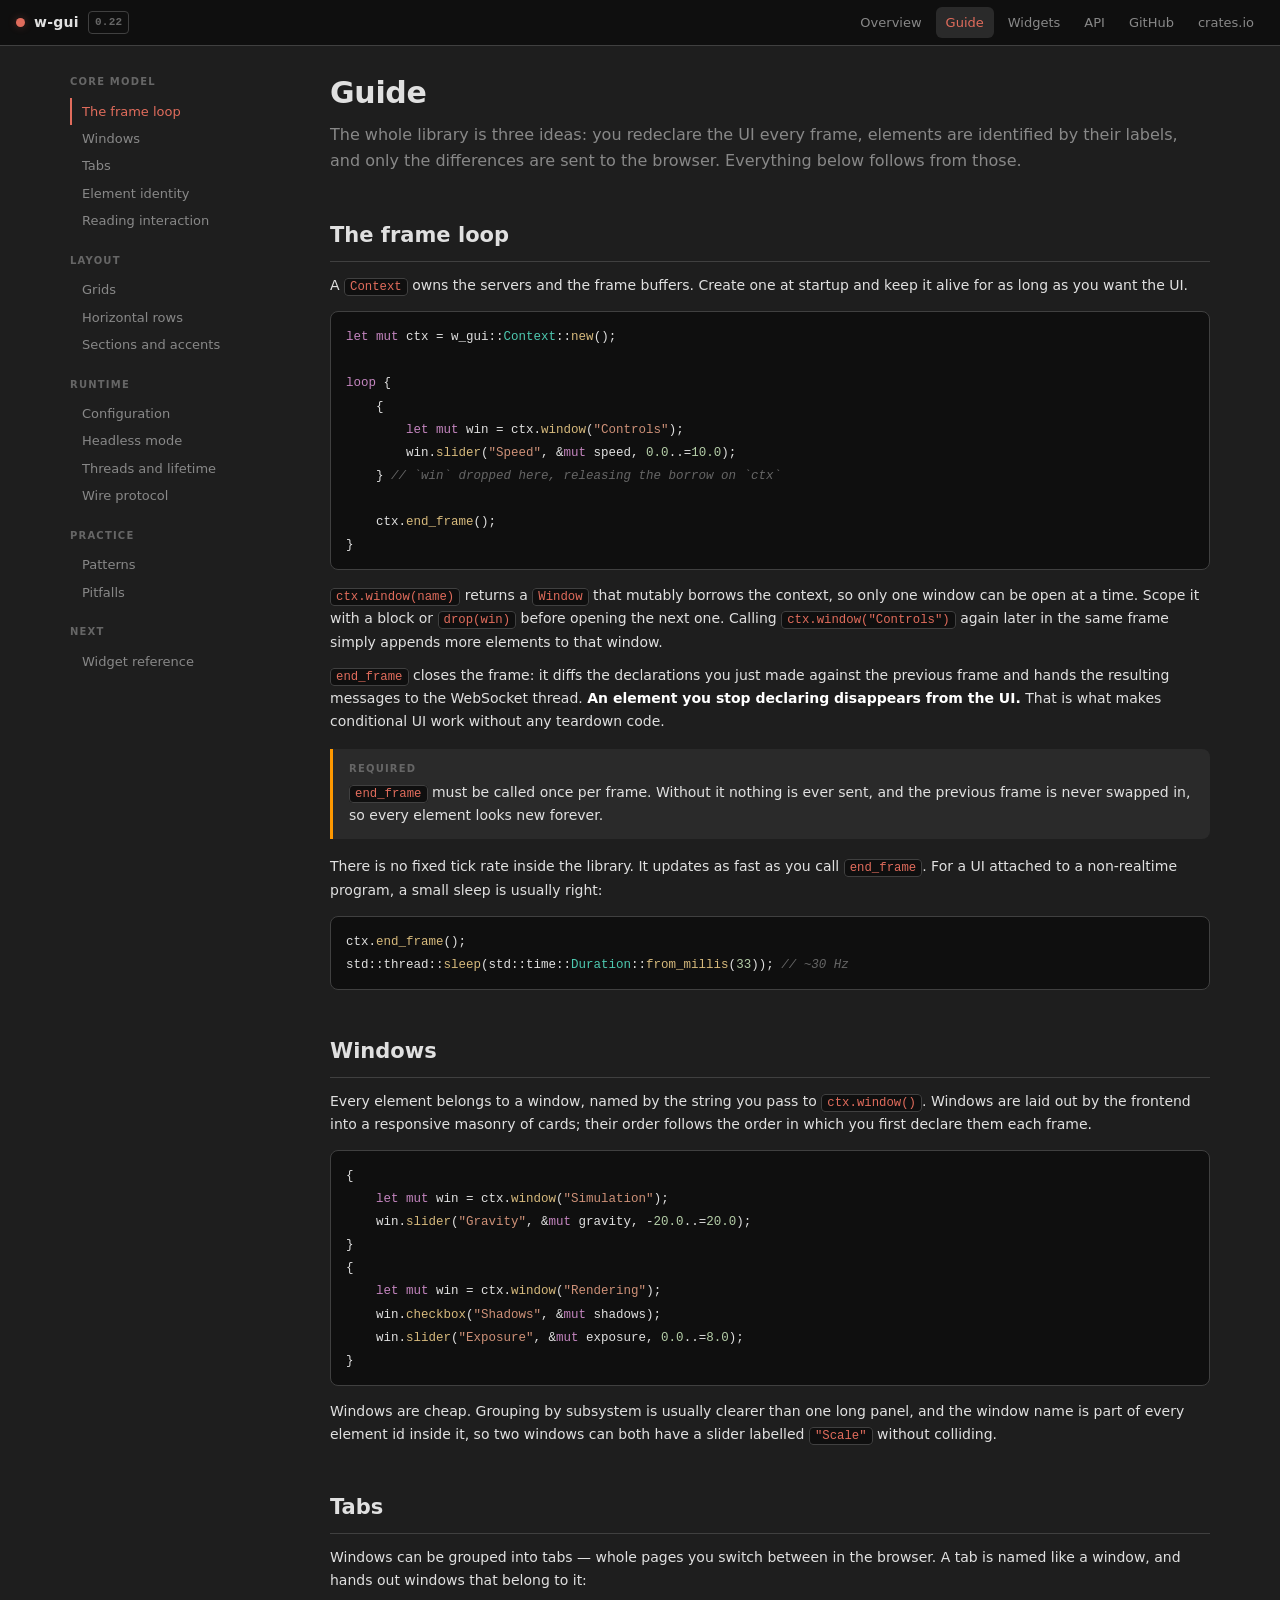
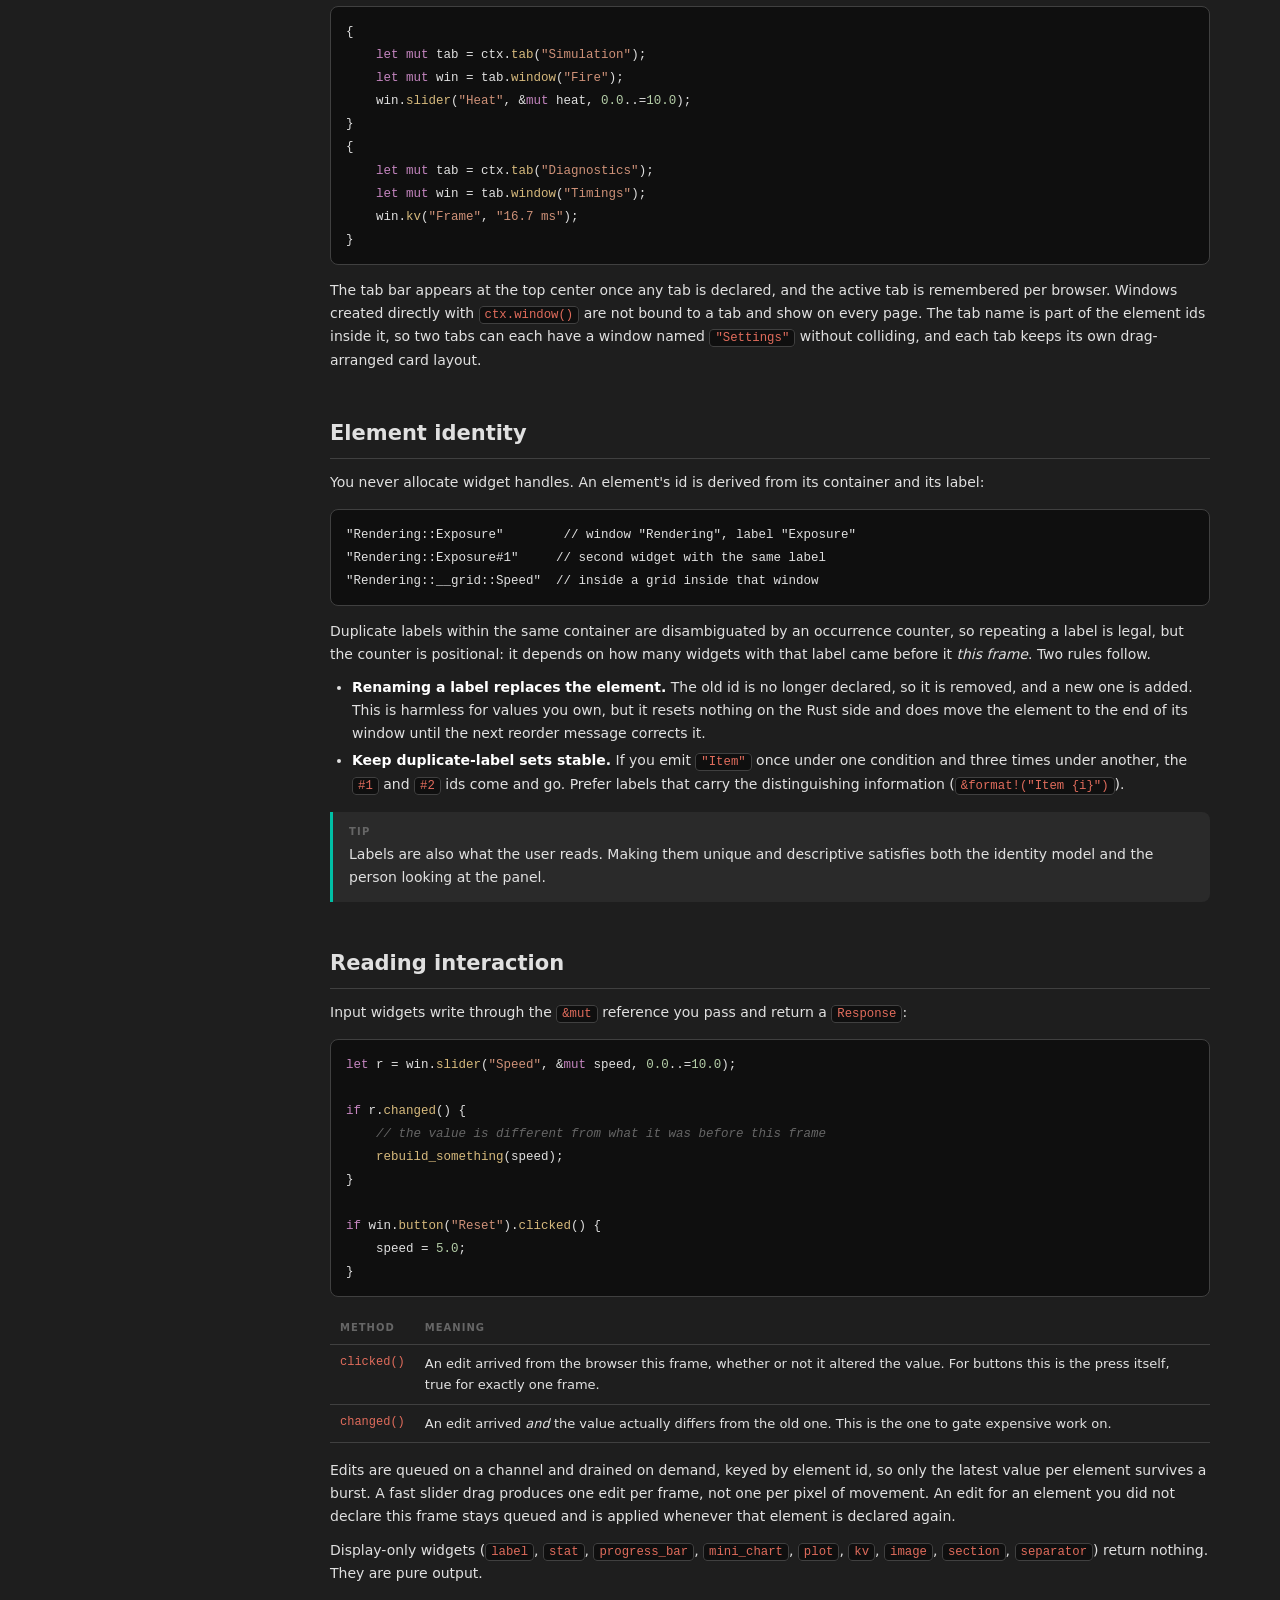
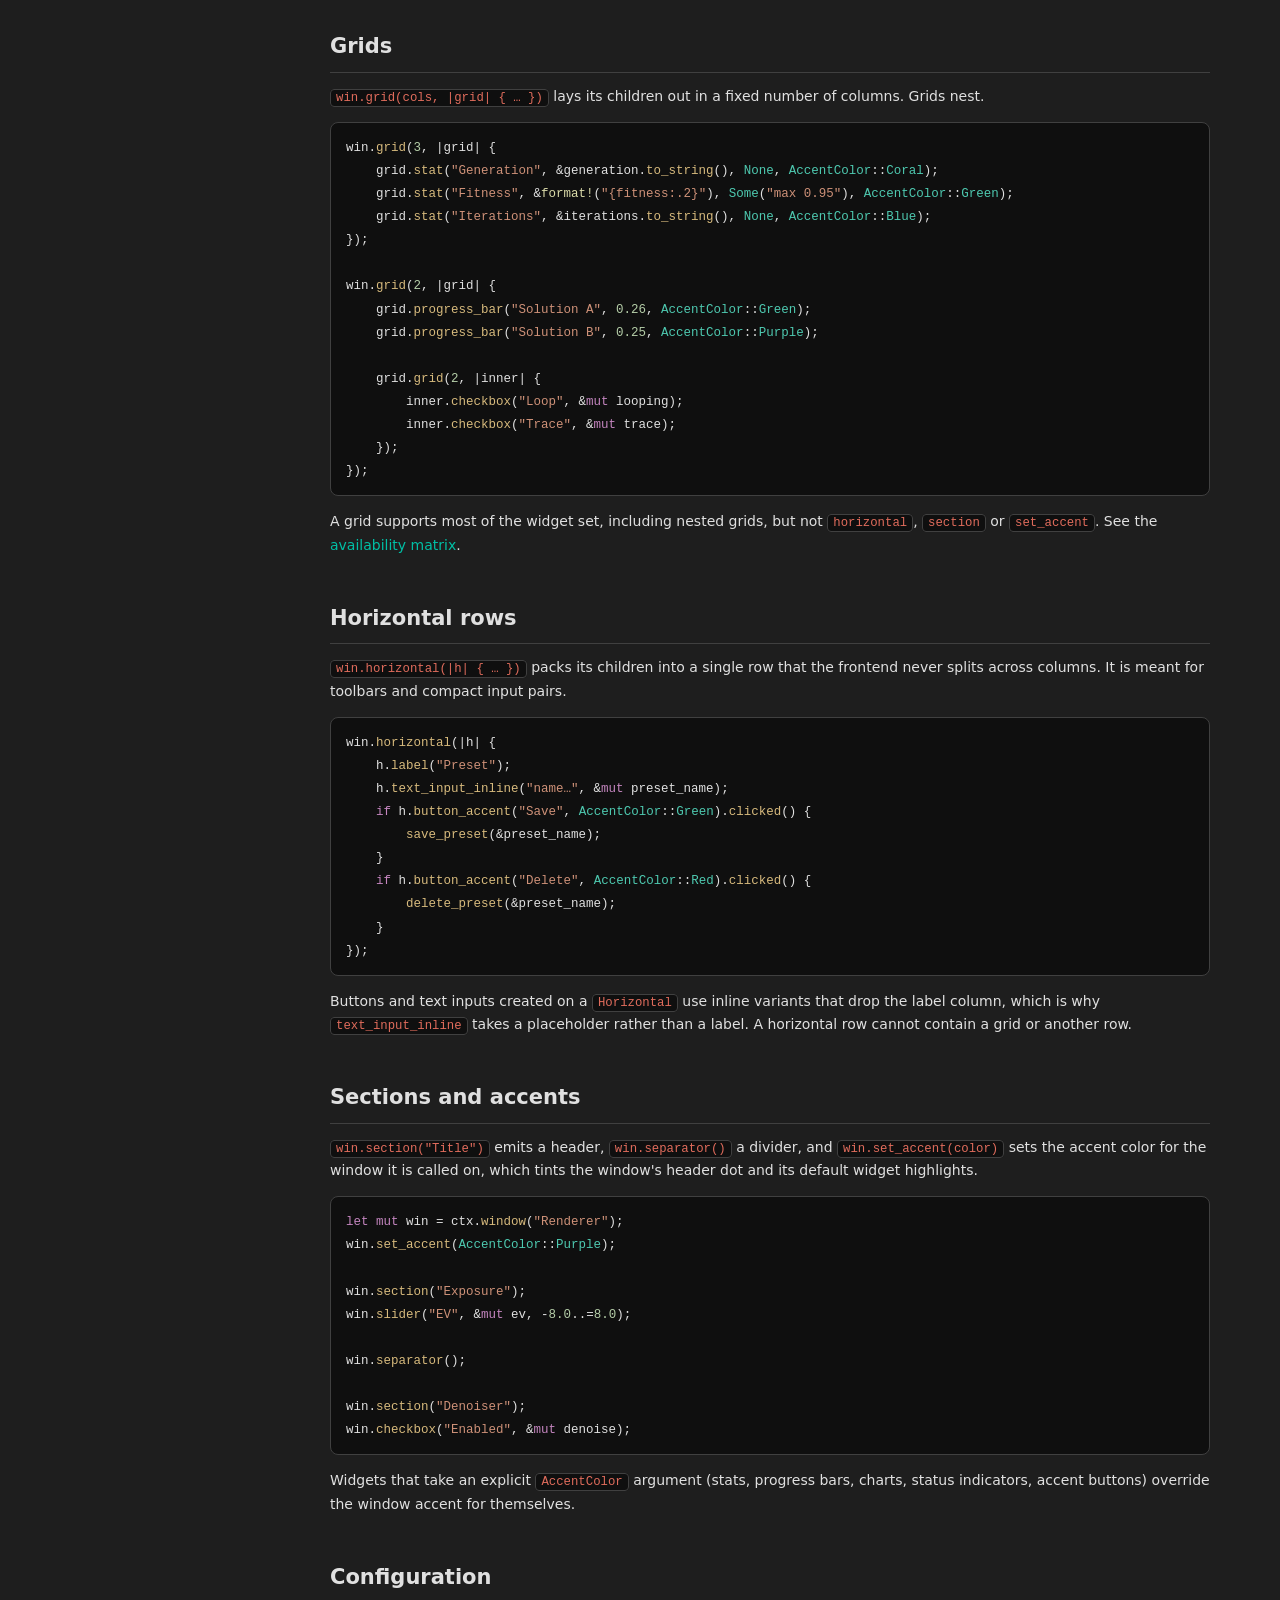
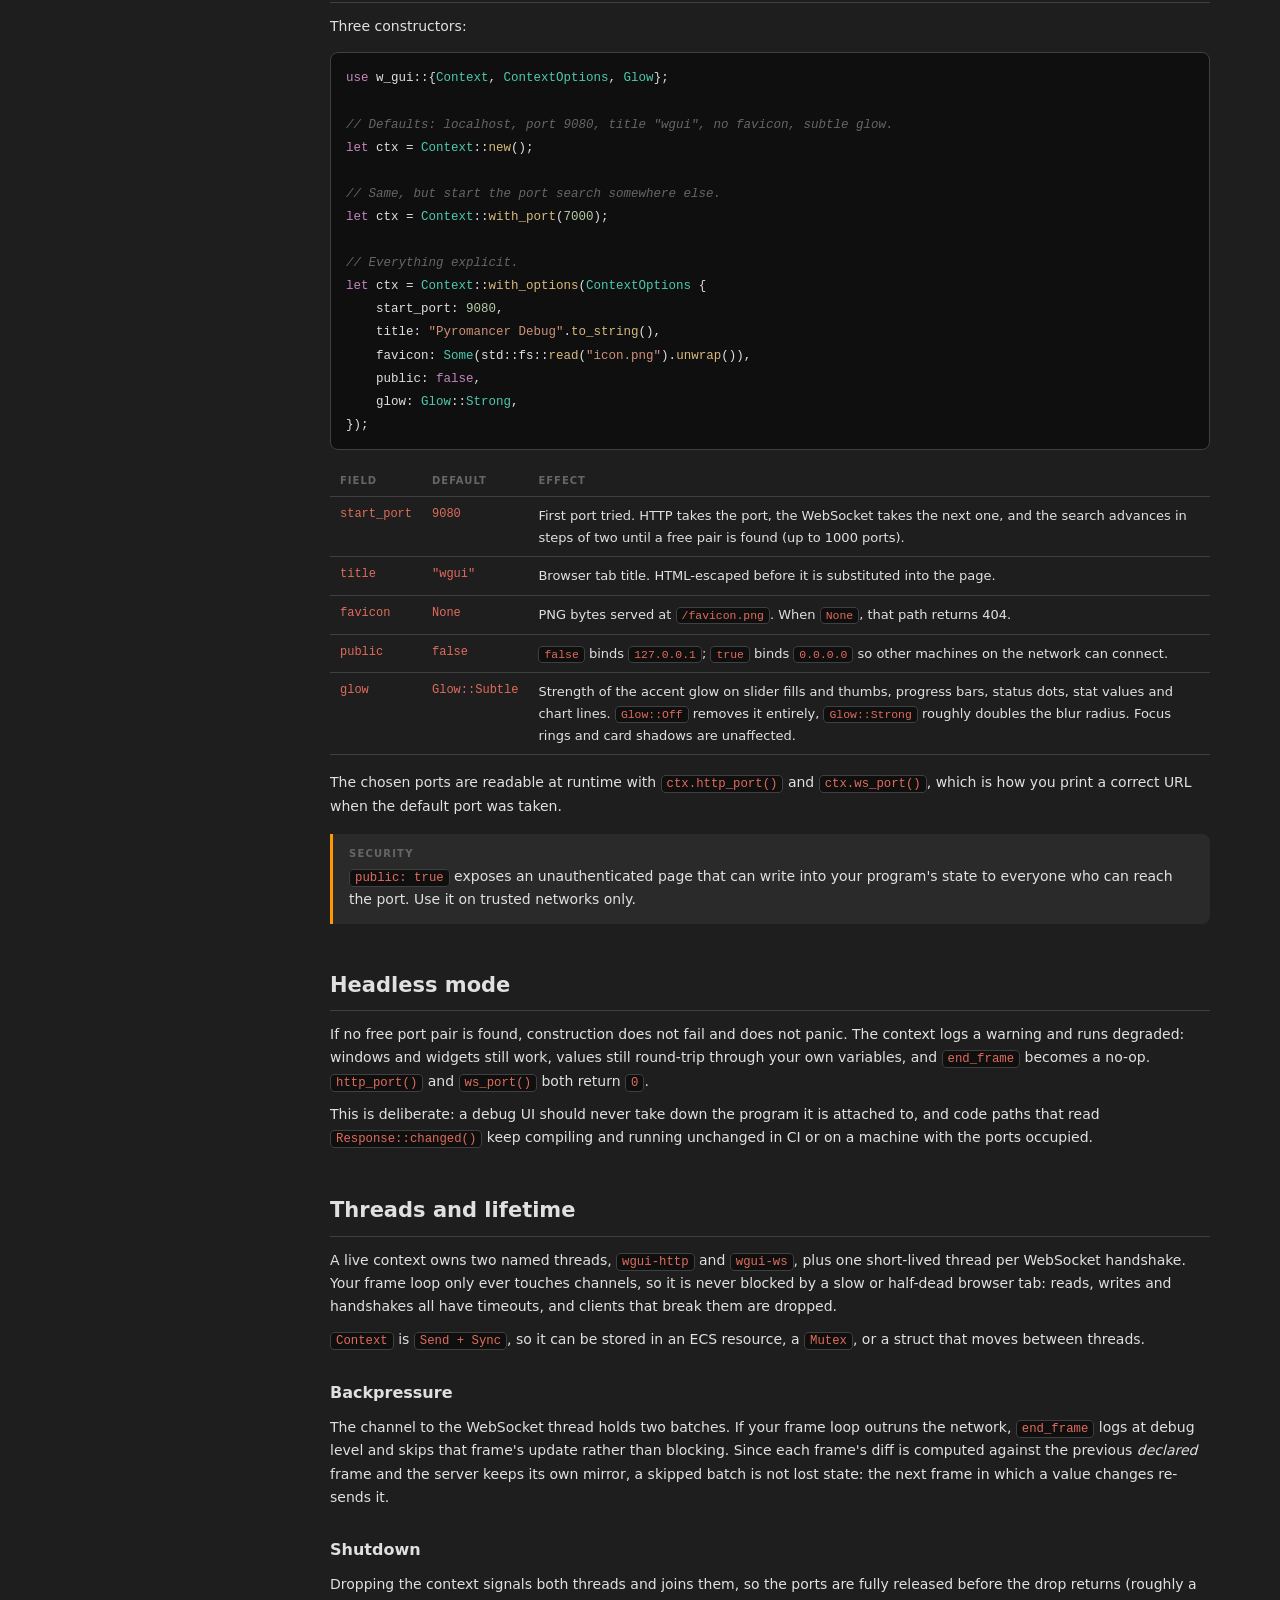
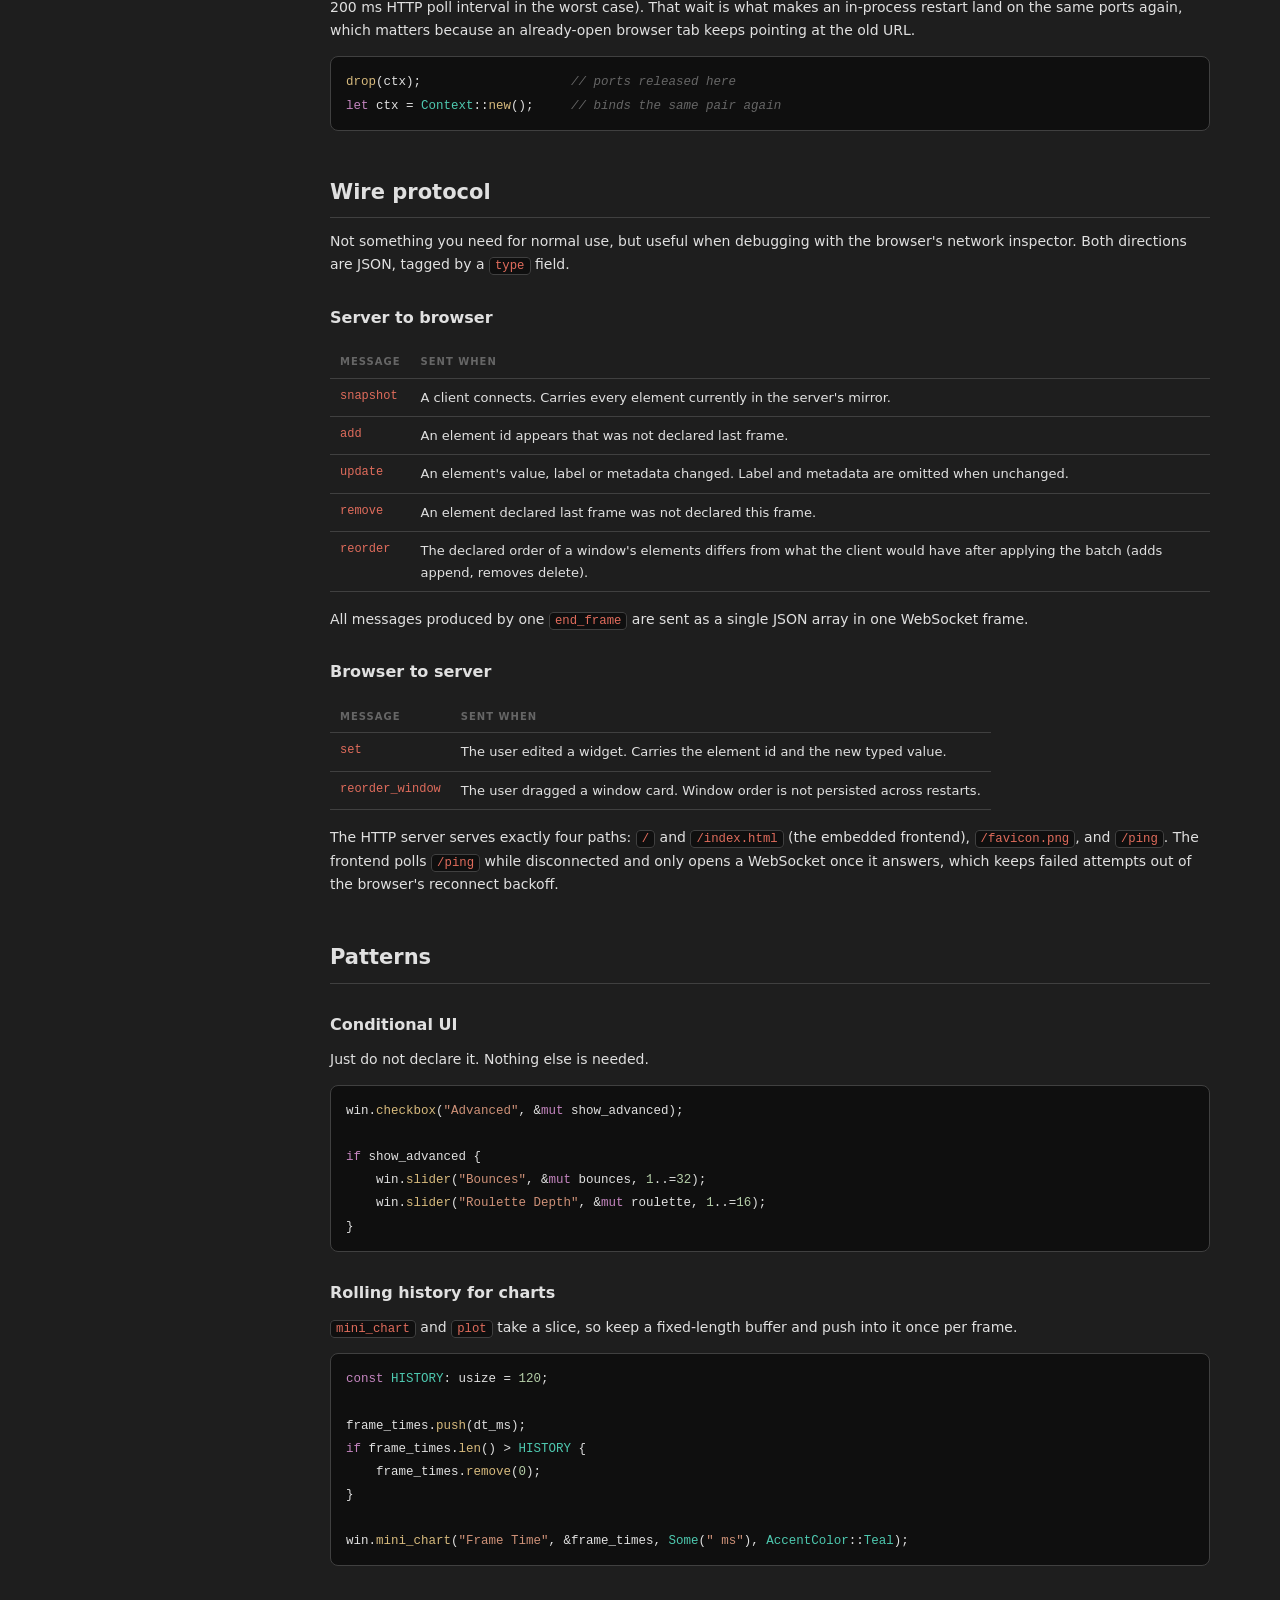
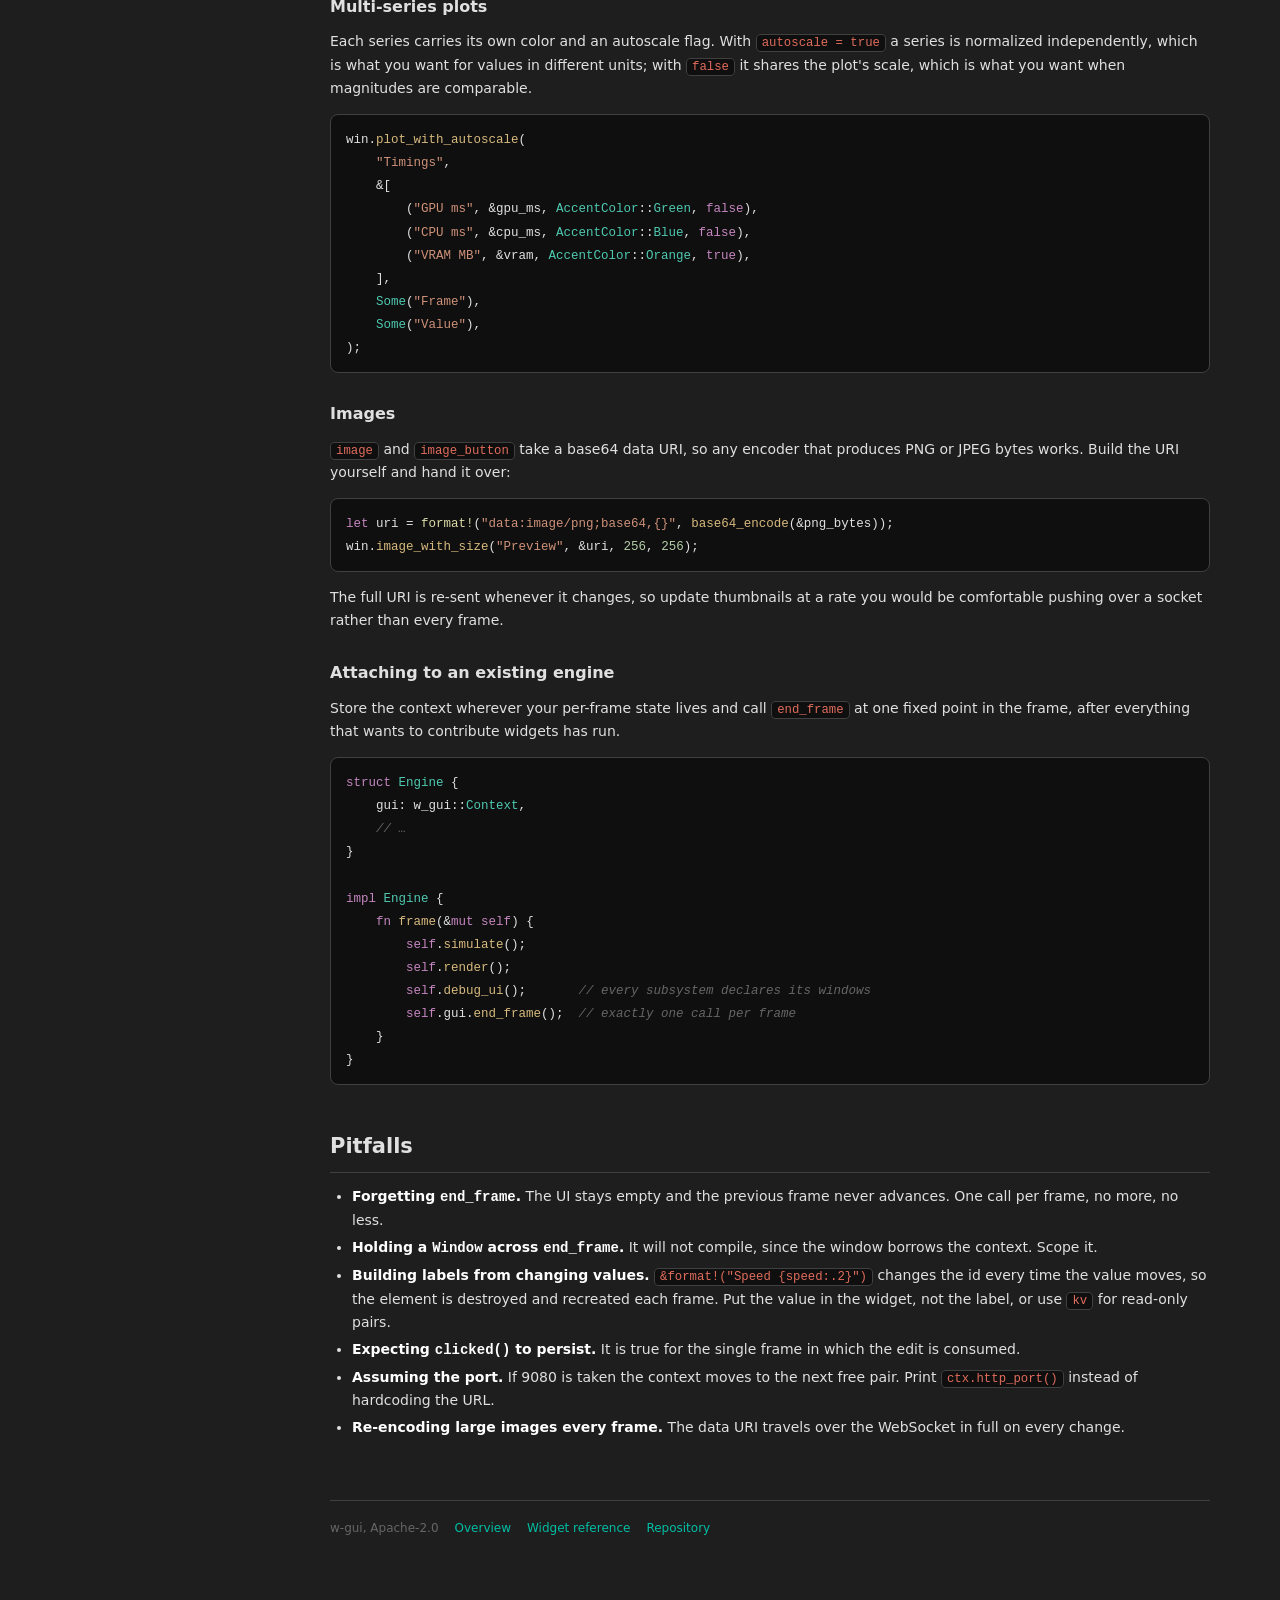
==== docs/guide.html @ 42c0a729 "feat: adds tabs and some visual restructuring" ====
<!DOCTYPE html>
<html lang="en">

<head>
  <meta charset="UTF-8">
  <meta name="viewport" content="width=device-width, initial-scale=1.0">
  <title>Guide — w-gui</title>
  <meta name="description"
    content="How w-gui works: the frame loop, element identity, containers, configuration, threading, and the wire protocol.">
  <link rel="stylesheet" href="style.css">
</head>

<body>
  <header id="topbar">
    <a class="brand" href="index.html">
      <span class="dot"></span>
      w-gui
      <span class="ver">0.22</span>
    </a>
    <nav>
      <a href="index.html">Overview</a>
      <a href="guide.html" class="active">Guide</a>
      <a href="widgets.html">Widgets</a>
      <a href="api/w_gui/index.html">API</a>
      <a href="https://github.com/AntonWagnerCau/wgui">GitHub</a>
      <a href="https://crates.io/crates/w-gui">crates.io</a>
    </nav>
  </header>

  <div id="shell">
    <aside id="sidebar">
      <h4>Core model</h4>
      <a href="#loop">The frame loop</a>
      <a href="#windows">Windows</a>
      <a href="#tabs">Tabs</a>
      <a href="#identity">Element identity</a>
      <a href="#response">Reading interaction</a>

      <h4>Layout</h4>
      <a href="#grid">Grids</a>
      <a href="#horizontal">Horizontal rows</a>
      <a href="#structure">Sections and accents</a>

      <h4>Runtime</h4>
      <a href="#options">Configuration</a>
      <a href="#headless">Headless mode</a>
      <a href="#threads">Threads and lifetime</a>
      <a href="#protocol">Wire protocol</a>

      <h4>Practice</h4>
      <a href="#patterns">Patterns</a>
      <a href="#pitfalls">Pitfalls</a>

      <h4>Next</h4>
      <a href="widgets.html">Widget reference</a>
    </aside>

    <main>
      <h1>Guide</h1>
      <p class="lead">
        The whole library is three ideas: you redeclare the UI every frame, elements are identified
        by their labels, and only the differences are sent to the browser. Everything below follows
        from those.
      </p>

      <h2 id="loop">The frame loop</h2>
      <p>
        A <code>Context</code> owns the servers and the frame buffers. Create one at startup and
        keep it alive for as long as you want the UI.
      </p>
      <pre><code>let mut ctx = w_gui::Context::new();

loop {
    {
        let mut win = ctx.window("Controls");
        win.slider("Speed", &amp;mut speed, 0.0..=10.0);
    } // `win` dropped here, releasing the borrow on `ctx`

    ctx.end_frame();
}</code></pre>
      <p>
        <code>ctx.window(name)</code> returns a <code>Window</code> that mutably borrows the
        context, so only one window can be open at a time. Scope it with a block or
        <code>drop(win)</code> before opening the next one. Calling
        <code>ctx.window("Controls")</code> again later in the same frame simply appends more
        elements to that window.
      </p>
      <p>
        <code>end_frame</code> closes the frame: it diffs the declarations you just made against the
        previous frame and hands the resulting messages to the WebSocket thread. <strong>An element
          you stop declaring disappears from the UI.</strong> That is what makes conditional UI
        work without any teardown code.
      </p>

      <div class="note warn">
        <span class="tag">Required</span>
        <p>
          <code>end_frame</code> must be called once per frame. Without it nothing is ever sent, and
          the previous frame is never swapped in, so every element looks new forever.
        </p>
      </div>

      <p>
        There is no fixed tick rate inside the library. It updates as fast as you call
        <code>end_frame</code>. For a UI attached to a non-realtime program, a small sleep is
        usually right:
      </p>
      <pre><code>ctx.end_frame();
std::thread::sleep(std::time::Duration::from_millis(33)); // ~30 Hz</code></pre>

      <h2 id="windows">Windows</h2>
      <p>
        Every element belongs to a window, named by the string you pass to
        <code>ctx.window()</code>. Windows are laid out by the frontend into a responsive masonry
        of cards; their order follows the order in which you first declare them each frame.
      </p>
      <pre><code>{
    let mut win = ctx.window("Simulation");
    win.slider("Gravity", &amp;mut gravity, -20.0..=20.0);
}
{
    let mut win = ctx.window("Rendering");
    win.checkbox("Shadows", &amp;mut shadows);
    win.slider("Exposure", &amp;mut exposure, 0.0..=8.0);
}</code></pre>
      <p>
        Windows are cheap. Grouping by subsystem is usually clearer than one long panel, and the
        window name is part of every element id inside it, so two windows can both have a slider
        labelled <code>"Scale"</code> without colliding.
      </p>

      <h2 id="tabs">Tabs</h2>
      <p>
        Windows can be grouped into tabs — whole pages you switch between in the browser. A tab
        is named like a window, and hands out windows that belong to it:
      </p>
      <pre><code>{
    let mut tab = ctx.tab("Simulation");
    let mut win = tab.window("Fire");
    win.slider("Heat", &amp;mut heat, 0.0..=10.0);
}
{
    let mut tab = ctx.tab("Diagnostics");
    let mut win = tab.window("Timings");
    win.kv("Frame", "16.7 ms");
}</code></pre>
      <p>
        The tab bar appears at the top center once any tab is declared, and the active tab is
        remembered per browser. Windows created directly with <code>ctx.window()</code> are not
        bound to a tab and show on every page. The tab name is part of the element ids inside it,
        so two tabs can each have a window named <code>"Settings"</code> without colliding, and
        each tab keeps its own drag-arranged card layout.
      </p>

      <h2 id="identity">Element identity</h2>
      <p>
        You never allocate widget handles. An element's id is derived from its container and its
        label:
      </p>
      <pre><code class="plain">"Rendering::Exposure"        // window "Rendering", label "Exposure"
"Rendering::Exposure#1"     // second widget with the same label
"Rendering::__grid::Speed"  // inside a grid inside that window</code></pre>
      <p>
        Duplicate labels within the same container are disambiguated by an occurrence counter, so
        repeating a label is legal, but the counter is positional: it depends on how many widgets
        with that label came before it <em>this frame</em>. Two rules follow.
      </p>
      <ul>
        <li>
          <strong>Renaming a label replaces the element.</strong> The old id is no longer declared,
          so it is removed, and a new one is added. This is harmless for values you own, but it
          resets nothing on the Rust side and does move the element to the end of its window until
          the next reorder message corrects it.
        </li>
        <li>
          <strong>Keep duplicate-label sets stable.</strong> If you emit <code>"Item"</code> once
          under one condition and three times under another, the <code>#1</code> and
          <code>#2</code> ids come and go. Prefer labels that carry the distinguishing information
          (<code>&amp;format!("Item {i}")</code>).
        </li>
      </ul>

      <div class="note tip">
        <span class="tag">Tip</span>
        <p>
          Labels are also what the user reads. Making them unique and descriptive satisfies both
          the identity model and the person looking at the panel.
        </p>
      </div>

      <h2 id="response">Reading interaction</h2>
      <p>
        Input widgets write through the <code>&amp;mut</code> reference you pass and return a
        <code>Response</code>:
      </p>
      <pre><code>let r = win.slider("Speed", &amp;mut speed, 0.0..=10.0);

if r.changed() {
    // the value is different from what it was before this frame
    rebuild_something(speed);
}

if win.button("Reset").clicked() {
    speed = 5.0;
}</code></pre>
      <table>
        <thead>
          <tr>
            <th>Method</th>
            <th>Meaning</th>
          </tr>
        </thead>
        <tbody>
          <tr>
            <td class="sig">clicked()</td>
            <td>An edit arrived from the browser this frame, whether or not it altered the value.
              For buttons this is the press itself, true for exactly one frame.</td>
          </tr>
          <tr>
            <td class="sig">changed()</td>
            <td>An edit arrived <em>and</em> the value actually differs from the old one. This is
              the one to gate expensive work on.</td>
          </tr>
        </tbody>
      </table>
      <p>
        Edits are queued on a channel and drained on demand, keyed by element id, so only the latest
        value per element survives a burst. A fast slider drag produces one edit per frame, not one
        per pixel of movement. An edit for an element you did not declare this frame stays queued
        and is applied whenever that element is declared again.
      </p>
      <p>
        Display-only widgets (<code>label</code>, <code>stat</code>, <code>progress_bar</code>,
        <code>mini_chart</code>, <code>plot</code>, <code>kv</code>, <code>image</code>,
        <code>section</code>, <code>separator</code>) return nothing. They are pure output.
      </p>

      <h2 id="grid">Grids</h2>
      <p>
        <code>win.grid(cols, |grid| { … })</code> lays its children out in a fixed number of
        columns. Grids nest.
      </p>
      <pre><code>win.grid(3, |grid| {
    grid.stat("Generation", &amp;generation.to_string(), None, AccentColor::Coral);
    grid.stat("Fitness", &amp;format!("{fitness:.2}"), Some("max 0.95"), AccentColor::Green);
    grid.stat("Iterations", &amp;iterations.to_string(), None, AccentColor::Blue);
});

win.grid(2, |grid| {
    grid.progress_bar("Solution A", 0.26, AccentColor::Green);
    grid.progress_bar("Solution B", 0.25, AccentColor::Purple);

    grid.grid(2, |inner| {
        inner.checkbox("Loop", &amp;mut looping);
        inner.checkbox("Trace", &amp;mut trace);
    });
});</code></pre>
      <p>
        A grid supports most of the widget set, including nested grids, but not
        <code>horizontal</code>, <code>section</code> or <code>set_accent</code>. See the
        <a href="widgets.html#matrix">availability matrix</a>.
      </p>

      <h2 id="horizontal">Horizontal rows</h2>
      <p>
        <code>win.horizontal(|h| { … })</code> packs its children into a single row that the
        frontend never splits across columns. It is meant for toolbars and compact input pairs.
      </p>
      <pre><code>win.horizontal(|h| {
    h.label("Preset");
    h.text_input_inline("name…", &amp;mut preset_name);
    if h.button_accent("Save", AccentColor::Green).clicked() {
        save_preset(&amp;preset_name);
    }
    if h.button_accent("Delete", AccentColor::Red).clicked() {
        delete_preset(&amp;preset_name);
    }
});</code></pre>
      <p>
        Buttons and text inputs created on a <code>Horizontal</code> use inline variants that drop
        the label column, which is why <code>text_input_inline</code> takes a placeholder rather
        than a label. A horizontal row cannot contain a grid or another row.
      </p>

      <h2 id="structure">Sections and accents</h2>
      <p>
        <code>win.section("Title")</code> emits a header, <code>win.separator()</code> a divider,
        and <code>win.set_accent(color)</code> sets the accent color for the window it is called on,
        which tints the window's header dot and its default widget highlights.
      </p>
      <pre><code>let mut win = ctx.window("Renderer");
win.set_accent(AccentColor::Purple);

win.section("Exposure");
win.slider("EV", &amp;mut ev, -8.0..=8.0);

win.separator();

win.section("Denoiser");
win.checkbox("Enabled", &amp;mut denoise);</code></pre>
      <p>
        Widgets that take an explicit <code>AccentColor</code> argument (stats, progress bars,
        charts, status indicators, accent buttons) override the window accent for themselves.
      </p>

      <h2 id="options">Configuration</h2>
      <p>Three constructors:</p>
      <pre><code>use w_gui::{Context, ContextOptions, Glow};

// Defaults: localhost, port 9080, title "wgui", no favicon, subtle glow.
let ctx = Context::new();

// Same, but start the port search somewhere else.
let ctx = Context::with_port(7000);

// Everything explicit.
let ctx = Context::with_options(ContextOptions {
    start_port: 9080,
    title: "Pyromancer Debug".to_string(),
    favicon: Some(std::fs::read("icon.png").unwrap()),
    public: false,
    glow: Glow::Strong,
});</code></pre>
      <table>
        <thead>
          <tr>
            <th>Field</th>
            <th>Default</th>
            <th>Effect</th>
          </tr>
        </thead>
        <tbody>
          <tr>
            <td class="sig">start_port</td>
            <td class="sig">9080</td>
            <td>First port tried. HTTP takes the port, the WebSocket takes the next one, and the
              search advances in steps of two until a free pair is found (up to 1000 ports).</td>
          </tr>
          <tr>
            <td class="sig">title</td>
            <td class="sig">"wgui"</td>
            <td>Browser tab title. HTML-escaped before it is substituted into the page.</td>
          </tr>
          <tr>
            <td class="sig">favicon</td>
            <td class="sig">None</td>
            <td>PNG bytes served at <code>/favicon.png</code>. When <code>None</code>, that path
              returns 404.</td>
          </tr>
          <tr>
            <td class="sig">public</td>
            <td class="sig">false</td>
            <td><code>false</code> binds <code>127.0.0.1</code>; <code>true</code> binds
              <code>0.0.0.0</code> so other machines on the network can connect.</td>
          </tr>
          <tr>
            <td class="sig">glow</td>
            <td class="sig">Glow::Subtle</td>
            <td>Strength of the accent glow on slider fills and thumbs, progress bars, status dots,
              stat values and chart lines. <code>Glow::Off</code> removes it entirely,
              <code>Glow::Strong</code> roughly doubles the blur radius. Focus rings and card
              shadows are unaffected.</td>
          </tr>
        </tbody>
      </table>
      <p>
        The chosen ports are readable at runtime with <code>ctx.http_port()</code> and
        <code>ctx.ws_port()</code>, which is how you print a correct URL when the default port was
        taken.
      </p>

      <div class="note warn">
        <span class="tag">Security</span>
        <p>
          <code>public: true</code> exposes an unauthenticated page that can write into your
          program's state to everyone who can reach the port. Use it on trusted networks only.
        </p>
      </div>

      <h2 id="headless">Headless mode</h2>
      <p>
        If no free port pair is found, construction does not fail and does not panic. The context
        logs a warning and runs degraded: windows and widgets still work, values still round-trip
        through your own variables, and <code>end_frame</code> becomes a no-op.
        <code>http_port()</code> and <code>ws_port()</code> both return <code>0</code>.
      </p>
      <p>
        This is deliberate: a debug UI should never take down the program it is attached to, and
        code paths that read <code>Response::changed()</code> keep compiling and running unchanged
        in CI or on a machine with the ports occupied.
      </p>

      <h2 id="threads">Threads and lifetime</h2>
      <p>
        A live context owns two named threads, <code>wgui-http</code> and <code>wgui-ws</code>, plus
        one short-lived thread per WebSocket handshake. Your frame loop only ever touches channels,
        so it is never blocked by a slow or half-dead browser tab: reads, writes and handshakes all
        have timeouts, and clients that break them are dropped.
      </p>
      <p>
        <code>Context</code> is <code>Send + Sync</code>, so it can be stored in an ECS resource, a
        <code>Mutex</code>, or a struct that moves between threads.
      </p>
      <h3>Backpressure</h3>
      <p>
        The channel to the WebSocket thread holds two batches. If your frame loop outruns the
        network, <code>end_frame</code> logs at debug level and skips that frame's update rather
        than blocking. Since each frame's diff is computed against the previous <em>declared</em>
        frame and the server keeps its own mirror, a skipped batch is not lost state: the next
        frame in which a value changes re-sends it.
      </p>
      <h3>Shutdown</h3>
      <p>
        Dropping the context signals both threads and joins them, so the ports are fully released
        before the drop returns (roughly a 200 ms HTTP poll interval in the worst case). That wait
        is what makes an in-process restart land on the same ports again, which matters because an
        already-open browser tab keeps pointing at the old URL.
      </p>
      <pre><code>drop(ctx);                    // ports released here
let ctx = Context::new();     // binds the same pair again</code></pre>

      <h2 id="protocol">Wire protocol</h2>
      <p>
        Not something you need for normal use, but useful when debugging with the browser's network
        inspector. Both directions are JSON, tagged by a <code>type</code> field.
      </p>
      <h3>Server to browser</h3>
      <table>
        <thead>
          <tr>
            <th>Message</th>
            <th>Sent when</th>
          </tr>
        </thead>
        <tbody>
          <tr>
            <td class="sig">snapshot</td>
            <td>A client connects. Carries every element currently in the server's mirror.</td>
          </tr>
          <tr>
            <td class="sig">add</td>
            <td>An element id appears that was not declared last frame.</td>
          </tr>
          <tr>
            <td class="sig">update</td>
            <td>An element's value, label or metadata changed. Label and metadata are omitted when
              unchanged.</td>
          </tr>
          <tr>
            <td class="sig">remove</td>
            <td>An element declared last frame was not declared this frame.</td>
          </tr>
          <tr>
            <td class="sig">reorder</td>
            <td>The declared order of a window's elements differs from what the client would have
              after applying the batch (adds append, removes delete).</td>
          </tr>
        </tbody>
      </table>
      <p>All messages produced by one <code>end_frame</code> are sent as a single JSON array in one
        WebSocket frame.</p>
      <h3>Browser to server</h3>
      <table>
        <thead>
          <tr>
            <th>Message</th>
            <th>Sent when</th>
          </tr>
        </thead>
        <tbody>
          <tr>
            <td class="sig">set</td>
            <td>The user edited a widget. Carries the element id and the new typed value.</td>
          </tr>
          <tr>
            <td class="sig">reorder_window</td>
            <td>The user dragged a window card. Window order is not persisted across restarts.</td>
          </tr>
        </tbody>
      </table>
      <p>
        The HTTP server serves exactly four paths: <code>/</code> and <code>/index.html</code> (the
        embedded frontend), <code>/favicon.png</code>, and <code>/ping</code>. The frontend polls
        <code>/ping</code> while disconnected and only opens a WebSocket once it answers, which
        keeps failed attempts out of the browser's reconnect backoff.
      </p>

      <h2 id="patterns">Patterns</h2>

      <h3>Conditional UI</h3>
      <p>Just do not declare it. Nothing else is needed.</p>
      <pre><code>win.checkbox("Advanced", &amp;mut show_advanced);

if show_advanced {
    win.slider("Bounces", &amp;mut bounces, 1..=32);
    win.slider("Roulette Depth", &amp;mut roulette, 1..=16);
}</code></pre>

      <h3>Rolling history for charts</h3>
      <p>
        <code>mini_chart</code> and <code>plot</code> take a slice, so keep a fixed-length buffer and
        push into it once per frame.</p>
      <pre><code>const HISTORY: usize = 120;

frame_times.push(dt_ms);
if frame_times.len() &gt; HISTORY {
    frame_times.remove(0);
}

win.mini_chart("Frame Time", &amp;frame_times, Some(" ms"), AccentColor::Teal);</code></pre>

      <h3>Multi-series plots</h3>
      <p>
        Each series carries its own color and an autoscale flag. With
        <code>autoscale = true</code> a series is normalized independently, which is what you want
        for values in different units; with <code>false</code> it shares the plot's scale, which is
        what you want when magnitudes are comparable.
      </p>
      <pre><code>win.plot_with_autoscale(
    "Timings",
    &amp;[
        ("GPU ms", &amp;gpu_ms, AccentColor::Green, false),
        ("CPU ms", &amp;cpu_ms, AccentColor::Blue, false),
        ("VRAM MB", &amp;vram, AccentColor::Orange, true),
    ],
    Some("Frame"),
    Some("Value"),
);</code></pre>

      <h3>Images</h3>
      <p>
        <code>image</code> and <code>image_button</code> take a base64 data URI, so any encoder that
        produces PNG or JPEG bytes works. Build the URI yourself and hand it over:
      </p>
      <pre><code>let uri = format!("data:image/png;base64,{}", base64_encode(&amp;png_bytes));
win.image_with_size("Preview", &amp;uri, 256, 256);</code></pre>
      <p>
        The full URI is re-sent whenever it changes, so update thumbnails at a rate you would be
        comfortable pushing over a socket rather than every frame.
      </p>

      <h3>Attaching to an existing engine</h3>
      <p>
        Store the context wherever your per-frame state lives and call <code>end_frame</code> at one
        fixed point in the frame, after everything that wants to contribute widgets has run.
      </p>
      <pre><code>struct Engine {
    gui: w_gui::Context,
    // …
}

impl Engine {
    fn frame(&amp;mut self) {
        self.simulate();
        self.render();
        self.debug_ui();       // every subsystem declares its windows
        self.gui.end_frame();  // exactly one call per frame
    }
}</code></pre>

      <h2 id="pitfalls">Pitfalls</h2>
      <ul>
        <li>
          <strong>Forgetting <code>end_frame</code>.</strong> The UI stays empty and the previous
          frame never advances. One call per frame, no more, no less.
        </li>
        <li>
          <strong>Holding a <code>Window</code> across <code>end_frame</code>.</strong> It will not
          compile, since the window borrows the context. Scope it.
        </li>
        <li>
          <strong>Building labels from changing values.</strong>
          <code>&amp;format!("Speed {speed:.2}")</code> changes the id every time the value moves,
          so the element is destroyed and recreated each frame. Put the value in the widget, not the
          label, or use <code>kv</code> for read-only pairs.
        </li>
        <li>
          <strong>Expecting <code>clicked()</code> to persist.</strong> It is true for the single
          frame in which the edit is consumed.
        </li>
        <li>
          <strong>Assuming the port.</strong> If 9080 is taken the context moves to the next free
          pair. Print <code>ctx.http_port()</code> instead of hardcoding the URL.
        </li>
        <li>
          <strong>Re-encoding large images every frame.</strong> The data URI travels over the
          WebSocket in full on every change.
        </li>
      </ul>

      <footer>
        <span>w-gui, Apache-2.0</span>
        <a href="index.html">Overview</a>
        <a href="widgets.html">Widget reference</a>
        <a href="https://github.com/AntonWagnerCau/wgui">Repository</a>
      </footer>
    </main>
  </div>

  <script src="app.js"></script>
</body>

</html>
---- docs/style.css ----
/* w-gui documentation — theme mirrors the wgui frontend palette. */

*,
*::before,
*::after {
  box-sizing: border-box;
  margin: 0;
  padding: 0;
}

:root {
  --bg: #1e1e1e;
  --bg-dark: #0f0f0f;
  --surface: #2a2a2a;
  --surface-hover: #333333;
  --surface-elevated: #3a3a3a;
  --border: #404040;
  --border-light: #505050;
  --text: #e0e0e0;
  --text-dim: #888888;
  --text-muted: #666666;

  --coral: #e06c5c;
  --coral-glow: rgba(224, 108, 92, 0.3);
  --teal: #00bfa5;
  --teal-glow: rgba(0, 191, 165, 0.3);
  --blue: #2196f3;
  --blue-glow: rgba(33, 150, 243, 0.3);
  --green: #4caf50;
  --green-glow: rgba(76, 175, 80, 0.3);
  --purple: #9c27b0;
  --purple-glow: rgba(156, 39, 176, 0.3);
  --orange: #ff9800;
  --orange-glow: rgba(255, 152, 0, 0.3);
  --yellow: #ffeb3b;
  --red: #f44336;
  --gray: #9e9e9e;

  --accent: var(--coral);
  --accent-glow: var(--coral-glow);

  --radius: 8px;
  --radius-lg: 12px;
  --font: 'Segoe UI', system-ui, -apple-system, sans-serif;
  --mono: 'Cascadia Code', 'Fira Code', 'Consolas', 'Courier New', monospace;

  --topbar-h: 46px;
  --sidebar-w: 232px;
}

html {
  scroll-behavior: smooth;
  scroll-padding-top: calc(var(--topbar-h) + 16px);
}

body {
  font-family: var(--font);
  font-size: 14px;
  line-height: 1.65;
  -webkit-font-smoothing: antialiased;
  -moz-osx-font-smoothing: grayscale;
  text-rendering: optimizeLegibility;
  background: var(--bg);
  color: var(--text);
  min-height: 100vh;
}

/* ── Top bar ──────────────────────────────────────────────────────── */

#topbar {
  position: fixed;
  top: 0;
  left: 0;
  right: 0;
  height: var(--topbar-h);
  display: flex;
  align-items: center;
  gap: 20px;
  padding: 0 16px;
  background: var(--bg-dark);
  border-bottom: 1px solid var(--border);
  z-index: 40;
}

#topbar .brand {
  display: flex;
  align-items: center;
  gap: 9px;
  font-weight: 600;
  letter-spacing: 0.02em;
  color: var(--text);
  text-decoration: none;
  white-space: nowrap;
}

#topbar .brand .dot {
  width: 9px;
  height: 9px;
  border-radius: 50%;
  background: var(--accent);
  box-shadow: 0 0 8px var(--accent-glow);
}

#topbar .brand .ver {
  font-family: var(--mono);
  font-size: 11px;
  color: var(--text-muted);
  padding: 1px 6px;
  border: 1px solid var(--border);
  border-radius: 4px;
}

#topbar nav {
  display: flex;
  gap: 4px;
  margin-left: auto;
  flex-wrap: wrap;
}

#topbar nav a {
  color: var(--text-dim);
  text-decoration: none;
  font-size: 13px;
  padding: 5px 10px;
  border-radius: 6px;
  transition: background 0.12s, color 0.12s;
}

#topbar nav a:hover {
  background: var(--surface);
  color: var(--text);
}

#topbar nav a.active {
  color: var(--accent);
  background: var(--surface);
}

/* ── Layout ───────────────────────────────────────────────────────── */

#shell {
  display: flex;
  align-items: flex-start;
  gap: 28px;
  max-width: 1180px;
  margin: 0 auto;
  padding: calc(var(--topbar-h) + 28px) 20px 96px;
}

#sidebar {
  position: sticky;
  top: calc(var(--topbar-h) + 28px);
  width: var(--sidebar-w);
  flex: 0 0 var(--sidebar-w);
  max-height: calc(100vh - var(--topbar-h) - 56px);
  overflow-y: auto;
  padding-right: 8px;
}

#sidebar h4 {
  font-size: 10px;
  text-transform: uppercase;
  letter-spacing: 0.12em;
  color: var(--text-muted);
  margin: 18px 0 7px;
  font-weight: 600;
}

#sidebar h4:first-child {
  margin-top: 0;
}

#sidebar a {
  display: block;
  color: var(--text-dim);
  text-decoration: none;
  font-size: 13px;
  padding: 3px 10px;
  border-left: 2px solid transparent;
  transition: color 0.12s, border-color 0.12s;
}

#sidebar a:hover {
  color: var(--text);
}

#sidebar a.active {
  color: var(--accent);
  border-left-color: var(--accent);
}

main {
  flex: 1 1 0;
  min-width: 0;
}

/* ── Typography ───────────────────────────────────────────────────── */

h1 {
  font-size: 30px;
  line-height: 1.25;
  font-weight: 600;
  letter-spacing: -0.01em;
  margin-bottom: 10px;
}

h2 {
  font-size: 21px;
  font-weight: 600;
  margin: 44px 0 12px;
  padding-bottom: 8px;
  border-bottom: 1px solid var(--border);
}

h3 {
  font-size: 16px;
  font-weight: 600;
  margin: 28px 0 8px;
  color: var(--text);
}

h4 {
  font-size: 14px;
  font-weight: 600;
  margin: 20px 0 6px;
}

p {
  margin: 10px 0;
  color: var(--text);
}

.lead {
  font-size: 16px;
  color: var(--text-dim);
  margin-bottom: 22px;
}

a {
  color: var(--teal);
  text-decoration: none;
}

a:hover {
  text-decoration: underline;
}

ul,
ol {
  margin: 10px 0 10px 22px;
}

li {
  margin: 4px 0;
}

li > code,
p > code,
td > code,
h3 > code,
h4 > code {
  font-family: var(--mono);
  font-size: 0.88em;
  background: var(--bg-dark);
  border: 1px solid var(--border);
  border-radius: 4px;
  padding: 1px 5px;
  color: var(--coral);
  white-space: nowrap;
}

strong {
  color: #fff;
  font-weight: 600;
}

hr {
  border: 0;
  border-top: 1px solid var(--border);
  margin: 32px 0;
}

/* ── Cards / callouts ─────────────────────────────────────────────── */

.card {
  background: var(--surface);
  border: 1px solid var(--border);
  border-radius: var(--radius-lg);
  padding: 16px 18px;
  margin: 16px 0;
}

.note {
  border-left: 3px solid var(--blue);
  background: var(--surface);
  border-radius: 0 var(--radius) var(--radius) 0;
  padding: 12px 16px;
  margin: 16px 0;
}

.note.warn {
  border-left-color: var(--orange);
}

.note.tip {
  border-left-color: var(--teal);
}

.note .tag {
  display: block;
  font-size: 10px;
  text-transform: uppercase;
  letter-spacing: 0.12em;
  color: var(--text-muted);
  margin-bottom: 3px;
  font-weight: 600;
}

.note p:first-of-type {
  margin-top: 0;
}

.note p:last-child {
  margin-bottom: 0;
}

.grid-2 {
  display: grid;
  grid-template-columns: repeat(auto-fit, minmax(250px, 1fr));
  gap: 12px;
  margin: 18px 0;
}

.feature {
  background: var(--surface);
  border: 1px solid var(--border);
  border-radius: var(--radius);
  padding: 13px 15px;
}

.feature h4 {
  margin: 0 0 4px;
  font-size: 13px;
  color: var(--accent);
}

.feature p {
  margin: 0;
  font-size: 13px;
  color: var(--text-dim);
}

/* ── Code ─────────────────────────────────────────────────────────── */

pre {
  position: relative;
  background: var(--bg-dark);
  border: 1px solid var(--border);
  border-radius: var(--radius);
  padding: 13px 15px;
  margin: 14px 0;
  overflow-x: auto;
}

pre code {
  font-family: var(--mono);
  font-size: 12.5px;
  line-height: 1.6;
  color: var(--text);
  white-space: pre;
}

pre .copy {
  position: absolute;
  top: 7px;
  right: 7px;
  background: var(--surface);
  border: 1px solid var(--border);
  color: var(--text-muted);
  font-family: var(--font);
  font-size: 11px;
  padding: 2px 8px;
  border-radius: 5px;
  cursor: pointer;
  opacity: 0;
  transition: opacity 0.12s, color 0.12s, border-color 0.12s;
}

pre:hover .copy {
  opacity: 1;
}

pre .copy:hover {
  color: var(--text);
  border-color: var(--border-light);
}

pre .copy.done {
  color: var(--green);
  border-color: var(--green);
}

.tok-kw { color: #c586c0; }
.tok-fn { color: #d7ba7d; }
.tok-ty { color: #4ec9b0; }
.tok-str { color: #ce9178; }
.tok-num { color: #b5cea8; }
.tok-cmt { color: var(--text-muted); font-style: italic; }
.tok-mac { color: #dcdcaa; }
.tok-attr { color: #9cdcfe; }

/* ── Tables ───────────────────────────────────────────────────────── */

table {
  width: 100%;
  border-collapse: collapse;
  margin: 16px 0;
  font-size: 13px;
  display: block;
  overflow-x: auto;
}

thead th {
  text-align: left;
  font-size: 10px;
  text-transform: uppercase;
  letter-spacing: 0.1em;
  color: var(--text-muted);
  font-weight: 600;
  padding: 7px 10px;
  border-bottom: 1px solid var(--border);
  white-space: nowrap;
}

tbody td {
  padding: 8px 10px;
  border-bottom: 1px solid var(--border);
  vertical-align: top;
}

tbody tr:hover {
  background: var(--surface);
}

td.sig {
  font-family: var(--mono);
  font-size: 12px;
  color: var(--coral);
  white-space: nowrap;
}

td.yes {
  color: var(--green);
  text-align: center;
}

td.no {
  color: var(--text-muted);
  text-align: center;
}

th.ctr {
  text-align: center;
}

/* ── Widget signature blocks ──────────────────────────────────────── */

.api {
  background: var(--surface);
  border: 1px solid var(--border);
  border-radius: var(--radius);
  padding: 14px 16px;
  margin: 14px 0;
}

.api > .name {
  display: flex;
  align-items: baseline;
  gap: 10px;
  flex-wrap: wrap;
  margin-bottom: 4px;
}

.api > .name .id {
  font-family: var(--mono);
  font-size: 14px;
  font-weight: 600;
  color: var(--text);
}

.api p {
  color: var(--text-dim);
  font-size: 13px;
  margin: 6px 0 0;
}

.api pre {
  margin: 10px 0 0;
}

.pill {
  display: inline-block;
  font-size: 10px;
  letter-spacing: 0.06em;
  text-transform: uppercase;
  font-weight: 600;
  padding: 1px 7px;
  border-radius: 20px;
  border: 1px solid var(--border-light);
  color: var(--text-dim);
  white-space: nowrap;
}

.pill.window { color: var(--coral); border-color: var(--coral); }
.pill.grid { color: var(--blue); border-color: var(--blue); }
.pill.horizontal { color: var(--teal); border-color: var(--teal); }
.pill.reads { color: var(--green); border-color: var(--green); }

/* ── Landing hero ─────────────────────────────────────────────────── */

.hero {
  padding: 8px 0 4px;
}

.hero h1 {
  font-size: 40px;
}

.hero .tagline {
  font-size: 17px;
  color: var(--text-dim);
  max-width: 620px;
}

.cta {
  display: flex;
  gap: 10px;
  margin: 22px 0 6px;
  flex-wrap: wrap;
}

.btn {
  display: inline-block;
  padding: 8px 16px;
  border-radius: var(--radius);
  font-size: 13px;
  font-weight: 600;
  text-decoration: none;
  border: 1px solid var(--border-light);
  color: var(--text);
  background: var(--surface);
  transition: background 0.12s, border-color 0.12s;
}

.btn:hover {
  background: var(--surface-hover);
  text-decoration: none;
}

.btn.primary {
  background: var(--accent);
  border-color: var(--accent);
  color: #1a1a1a;
  box-shadow: 0 0 14px var(--accent-glow);
}

.btn.primary:hover {
  filter: brightness(1.08);
}

/* ── Mock UI preview (static replica of the served frontend) ──────── */

.mock {
  background: var(--bg-dark);
  border: 1px solid var(--border);
  border-radius: var(--radius-lg);
  padding: 14px;
  margin: 18px 0;
  display: grid;
  grid-template-columns: repeat(auto-fit, minmax(220px, 1fr));
  gap: 12px;
}

.mock-win {
  background: var(--surface);
  border: 1px solid var(--border);
  border-radius: var(--radius);
  overflow: hidden;
}

.mock-win > header {
  display: flex;
  align-items: center;
  gap: 7px;
  padding: 7px 11px;
  background: var(--surface-elevated);
  border-bottom: 1px solid var(--border);
  font-size: 11px;
  font-weight: 600;
  letter-spacing: 0.04em;
  text-transform: uppercase;
  color: var(--text-dim);
}

.mock-win > header::before {
  content: '';
  width: 6px;
  height: 6px;
  border-radius: 50%;
  background: var(--wa, var(--coral));
  box-shadow: 0 0 7px var(--wa, var(--coral));
}

.mock-body {
  padding: 11px;
  display: flex;
  flex-direction: column;
  gap: 9px;
}

.mock-row {
  display: flex;
  align-items: center;
  justify-content: space-between;
  gap: 10px;
  font-size: 12px;
  color: var(--text-dim);
}

.mock-row .val {
  font-family: var(--mono);
  font-size: 11px;
  color: var(--text);
}

.track {
  position: relative;
  height: 4px;
  border-radius: 3px;
  background: var(--bg-dark);
  flex: 1 1 auto;
}

.track > i {
  position: absolute;
  inset: 0 auto 0 0;
  border-radius: 3px;
  background: var(--wa, var(--coral));
}

.track > b {
  position: absolute;
  top: 50%;
  width: 12px;
  height: 12px;
  border-radius: 50%;
  background: var(--text);
  transform: translate(-50%, -50%);
  box-shadow: 0 0 10px var(--wa, var(--coral));
}

.swatch {
  width: 34px;
  height: 15px;
  border-radius: 4px;
  border: 1px solid var(--border-light);
}

.chip {
  font-family: var(--mono);
  font-size: 10px;
  padding: 2px 7px;
  border-radius: 20px;
  border: 1px solid var(--border-light);
  color: var(--text-dim);
}

.spark {
  display: flex;
  align-items: flex-end;
  gap: 2px;
  height: 26px;
}

.spark i {
  flex: 1;
  background: var(--wa, var(--teal));
  opacity: 0.75;
  border-radius: 1px;
}

.stat-tile {
  background: var(--bg-dark);
  border: 1px solid var(--border);
  border-radius: 6px;
  padding: 7px 9px;
}

.stat-tile .k {
  font-size: 9px;
  text-transform: uppercase;
  letter-spacing: 0.1em;
  color: var(--text-muted);
}

.stat-tile .v {
  font-family: var(--mono);
  font-size: 17px;
  color: var(--wa, var(--coral));
}

.tiles {
  display: grid;
  grid-template-columns: 1fr 1fr;
  gap: 7px;
}

/* ── Accent swatch legend ─────────────────────────────────────────── */

.accents {
  display: flex;
  flex-wrap: wrap;
  gap: 8px;
  margin: 14px 0;
}

.accents > div {
  display: flex;
  align-items: center;
  gap: 7px;
  background: var(--surface);
  border: 1px solid var(--border);
  border-radius: 20px;
  padding: 4px 12px 4px 6px;
  font-family: var(--mono);
  font-size: 11.5px;
  color: var(--text-dim);
}

.accents span {
  width: 12px;
  height: 12px;
  border-radius: 50%;
}

/* ── Footer ───────────────────────────────────────────────────────── */

footer {
  border-top: 1px solid var(--border);
  margin-top: 60px;
  padding-top: 18px;
  font-size: 12px;
  color: var(--text-muted);
  display: flex;
  gap: 16px;
  flex-wrap: wrap;
}

/* ── Responsive ───────────────────────────────────────────────────── */

@media (max-width: 880px) {
  #sidebar {
    display: none;
  }

  #shell {
    padding-top: calc(var(--topbar-h) + 20px);
  }

  #topbar .brand .ver {
    display: none;
  }

  .hero h1 {
    font-size: 30px;
  }
}
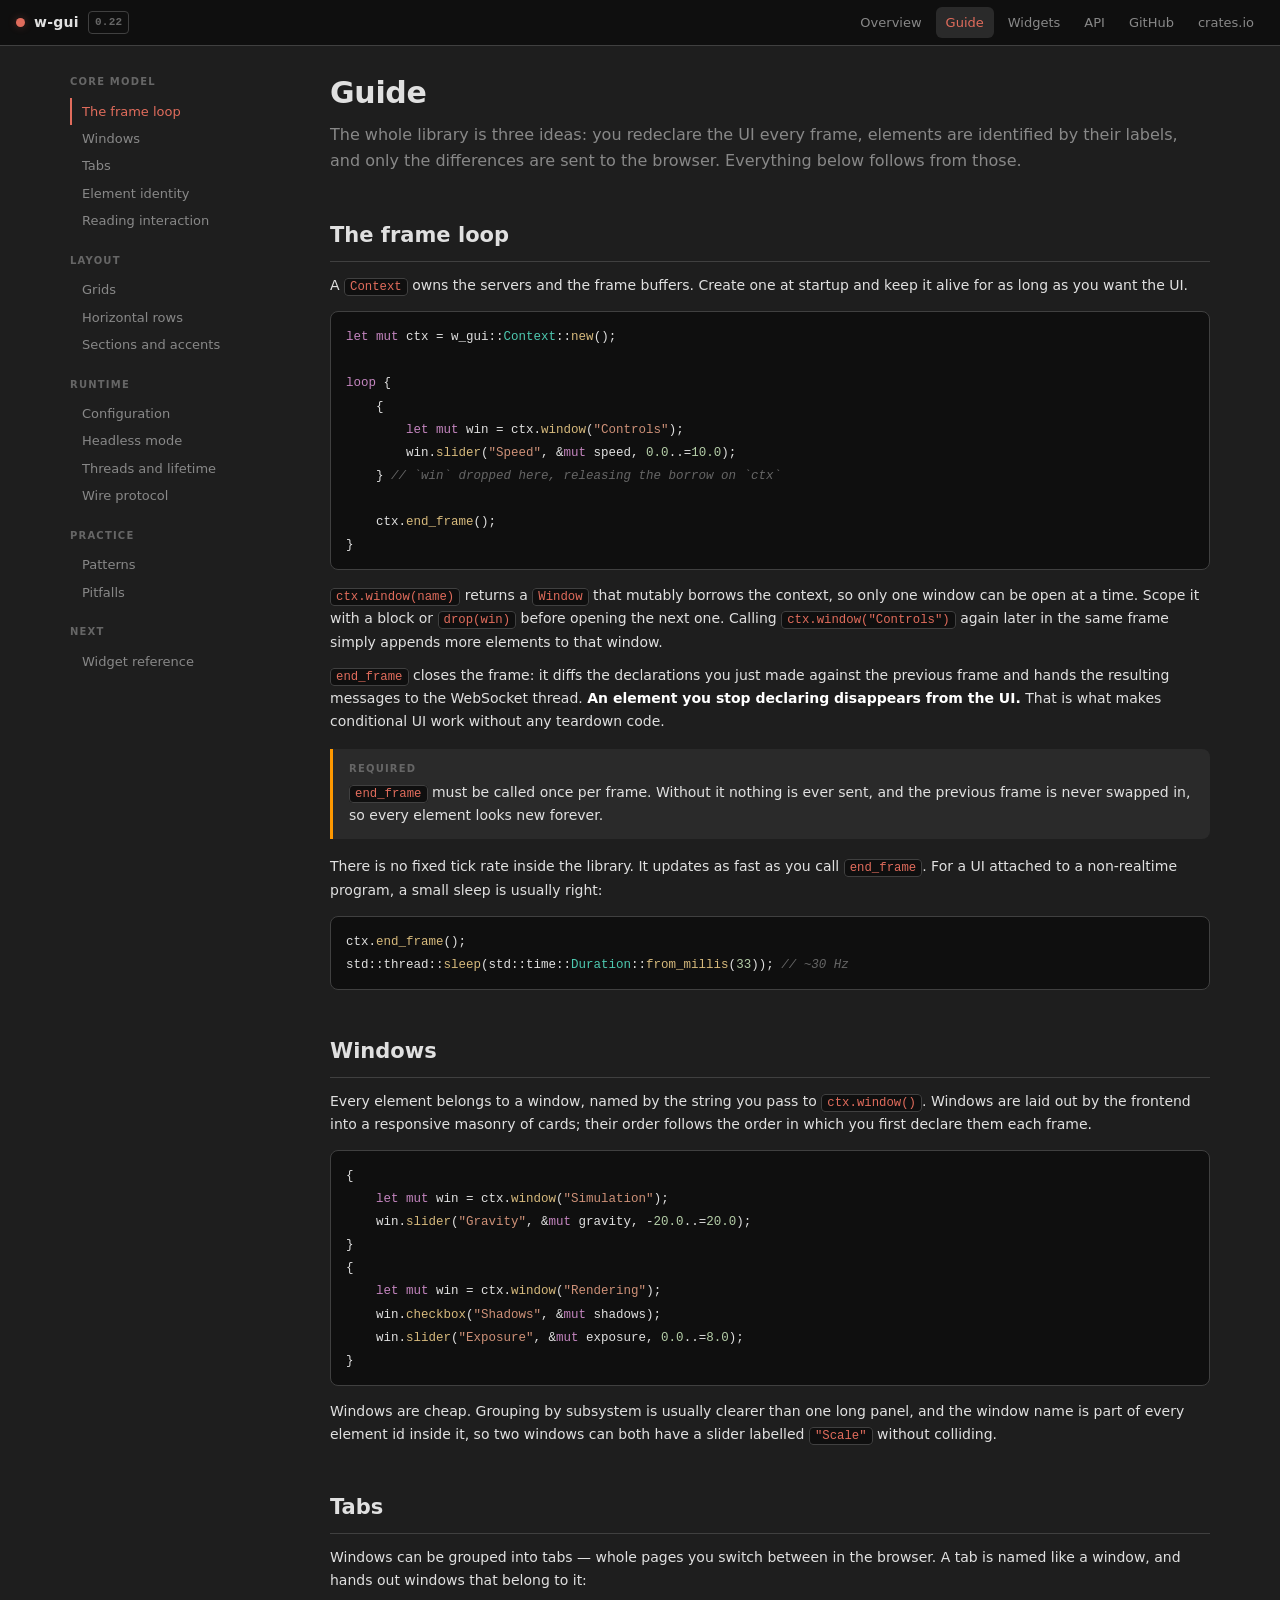
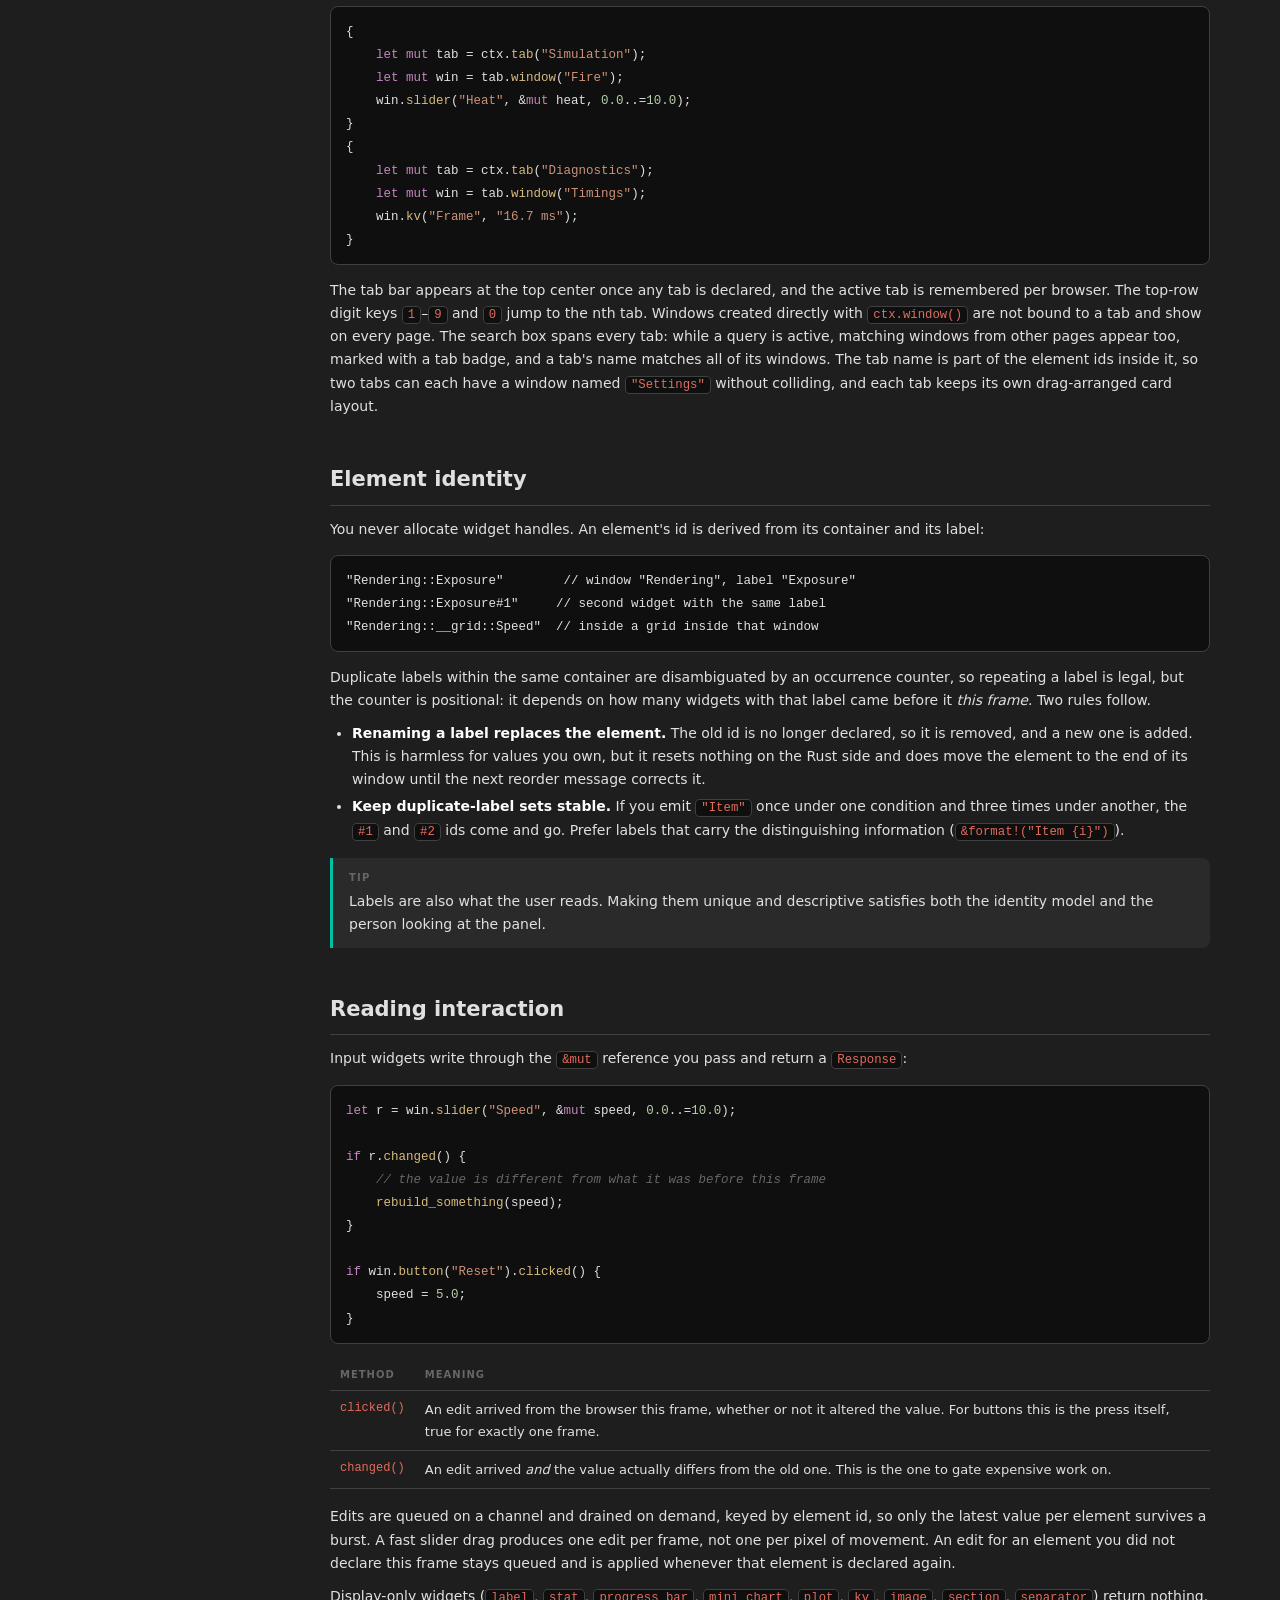
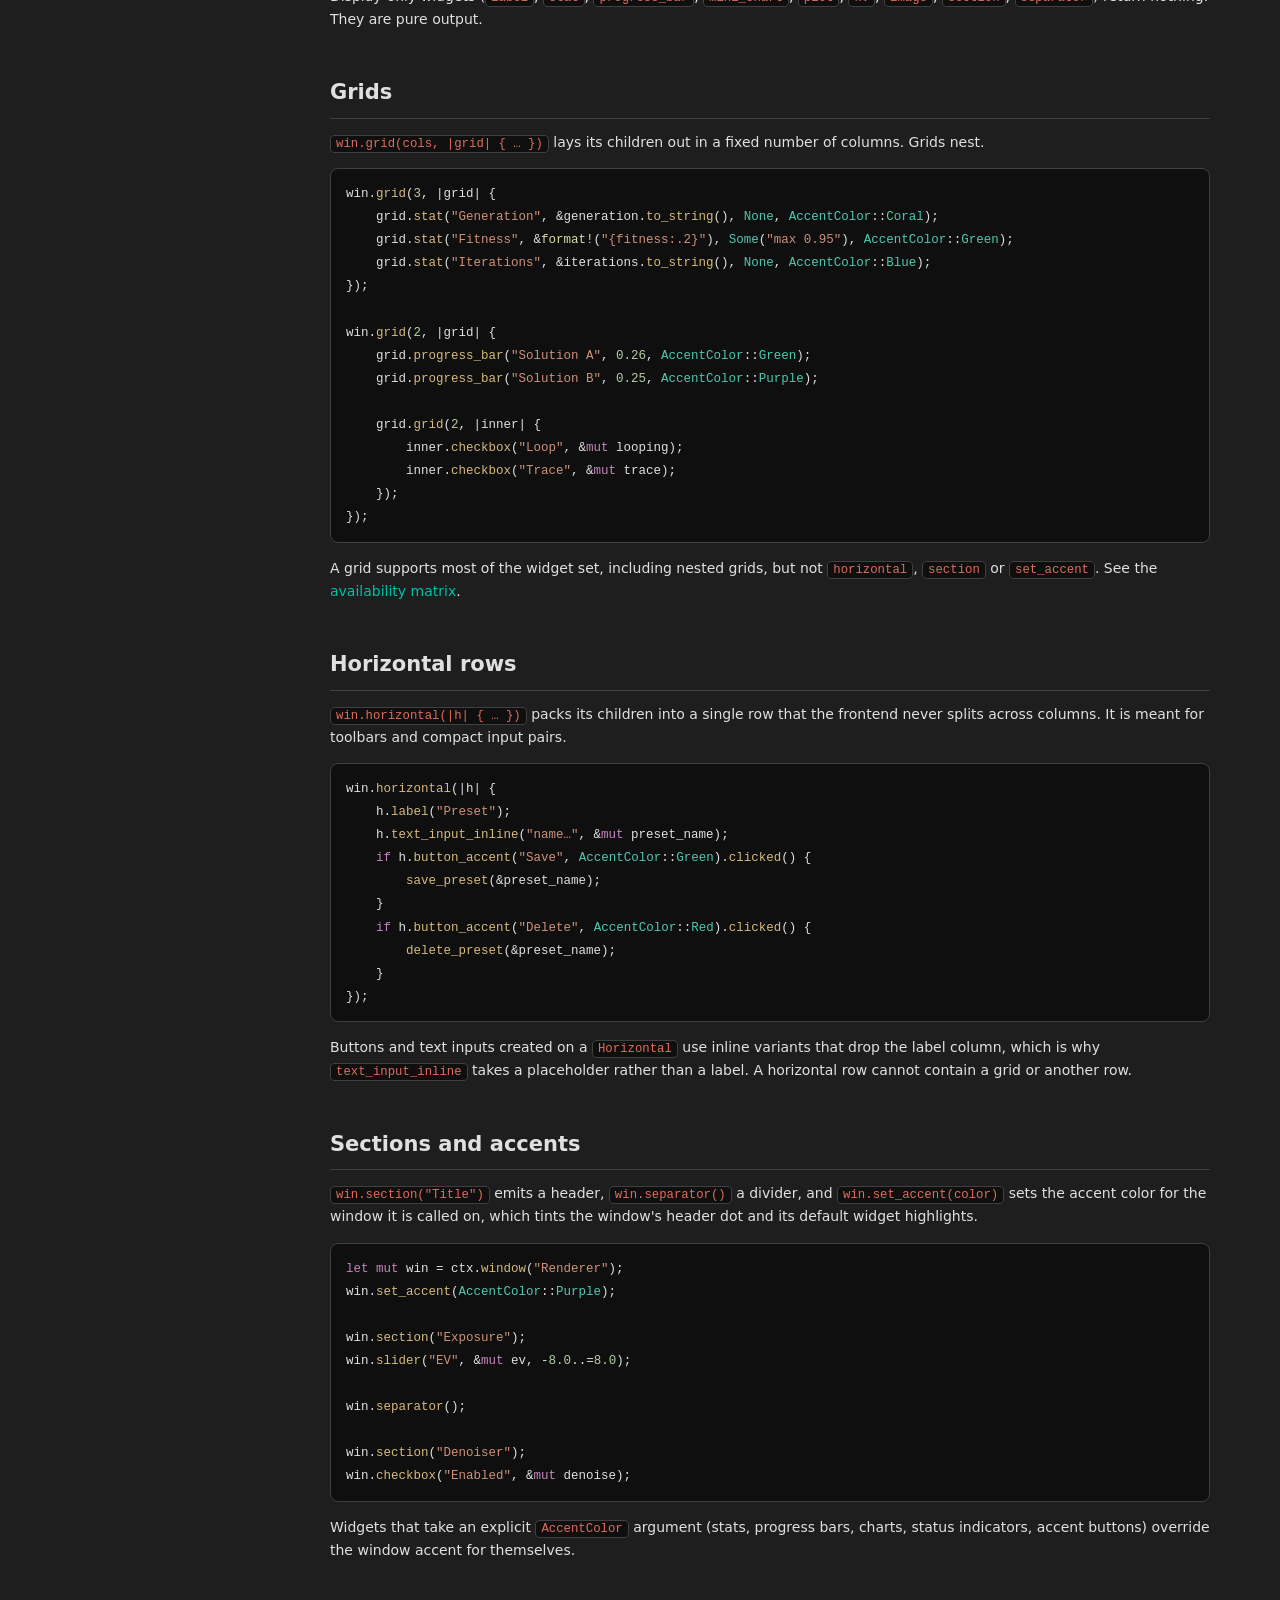
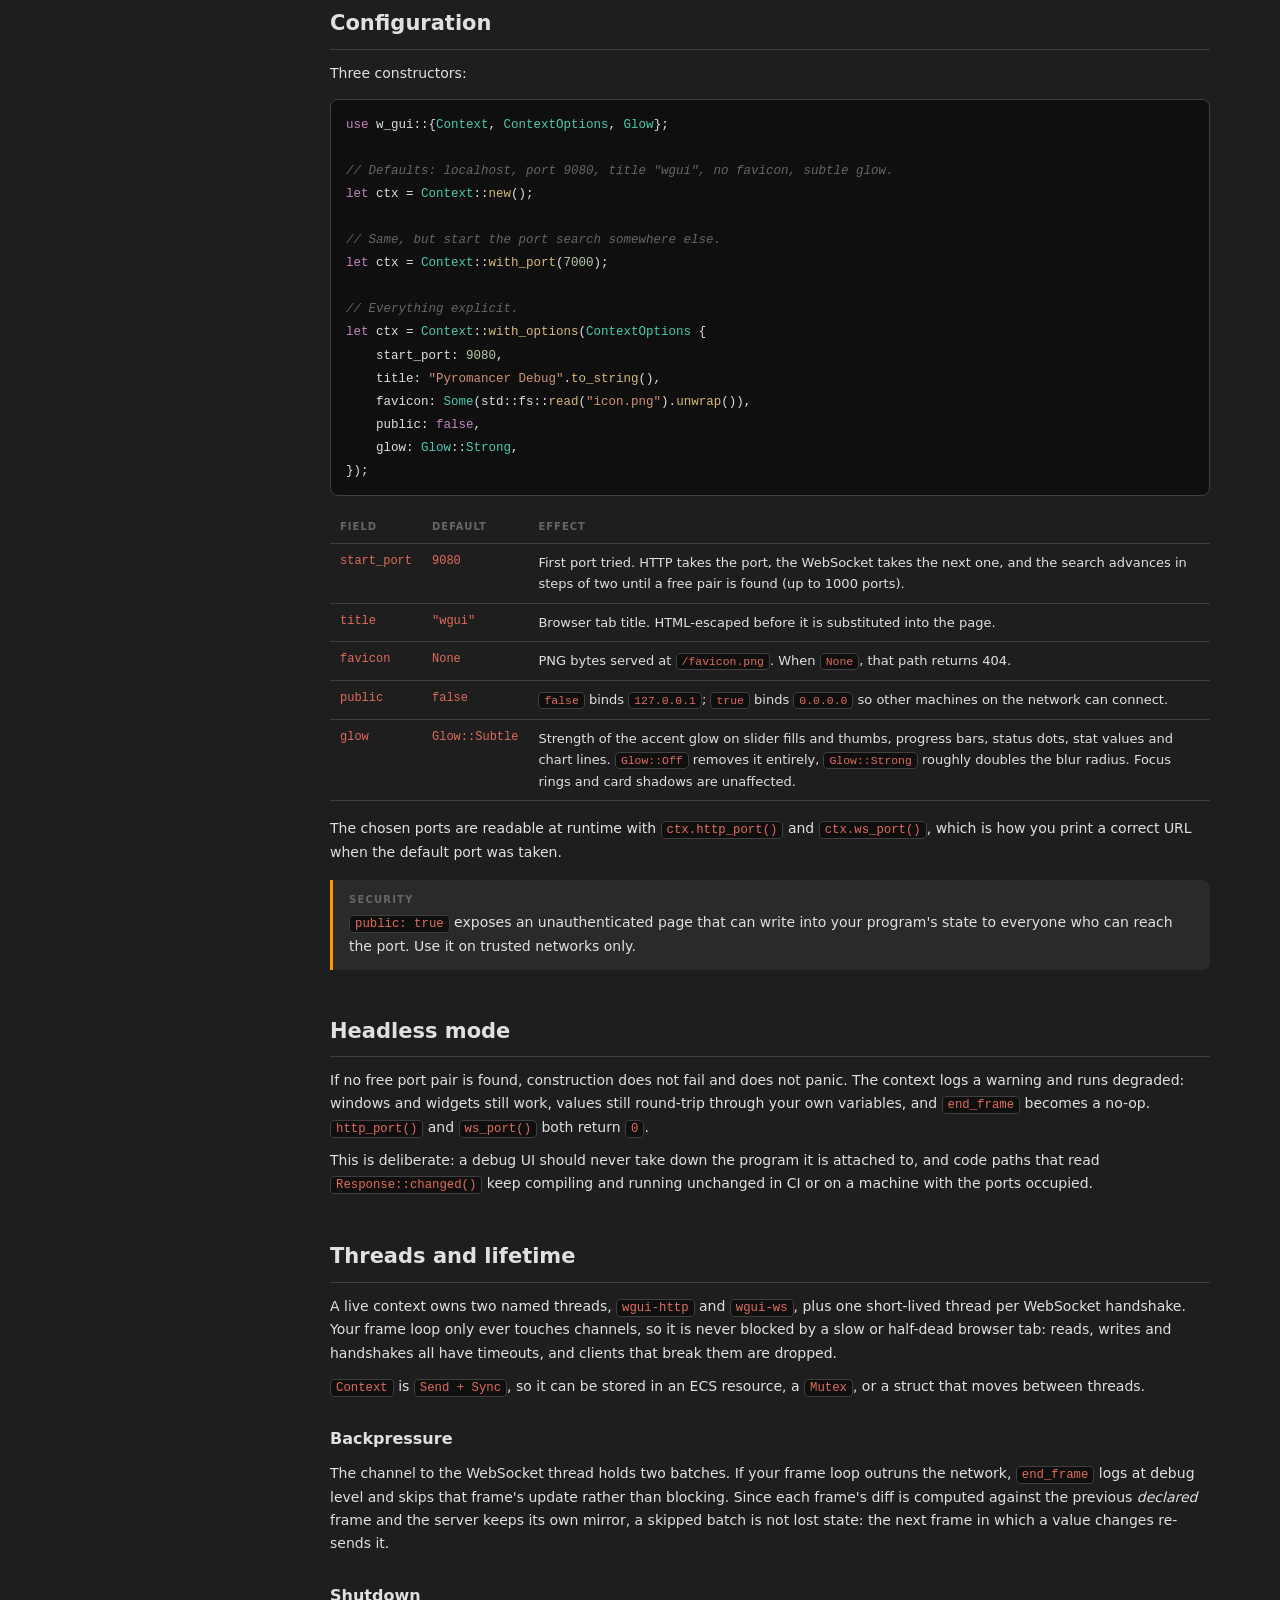
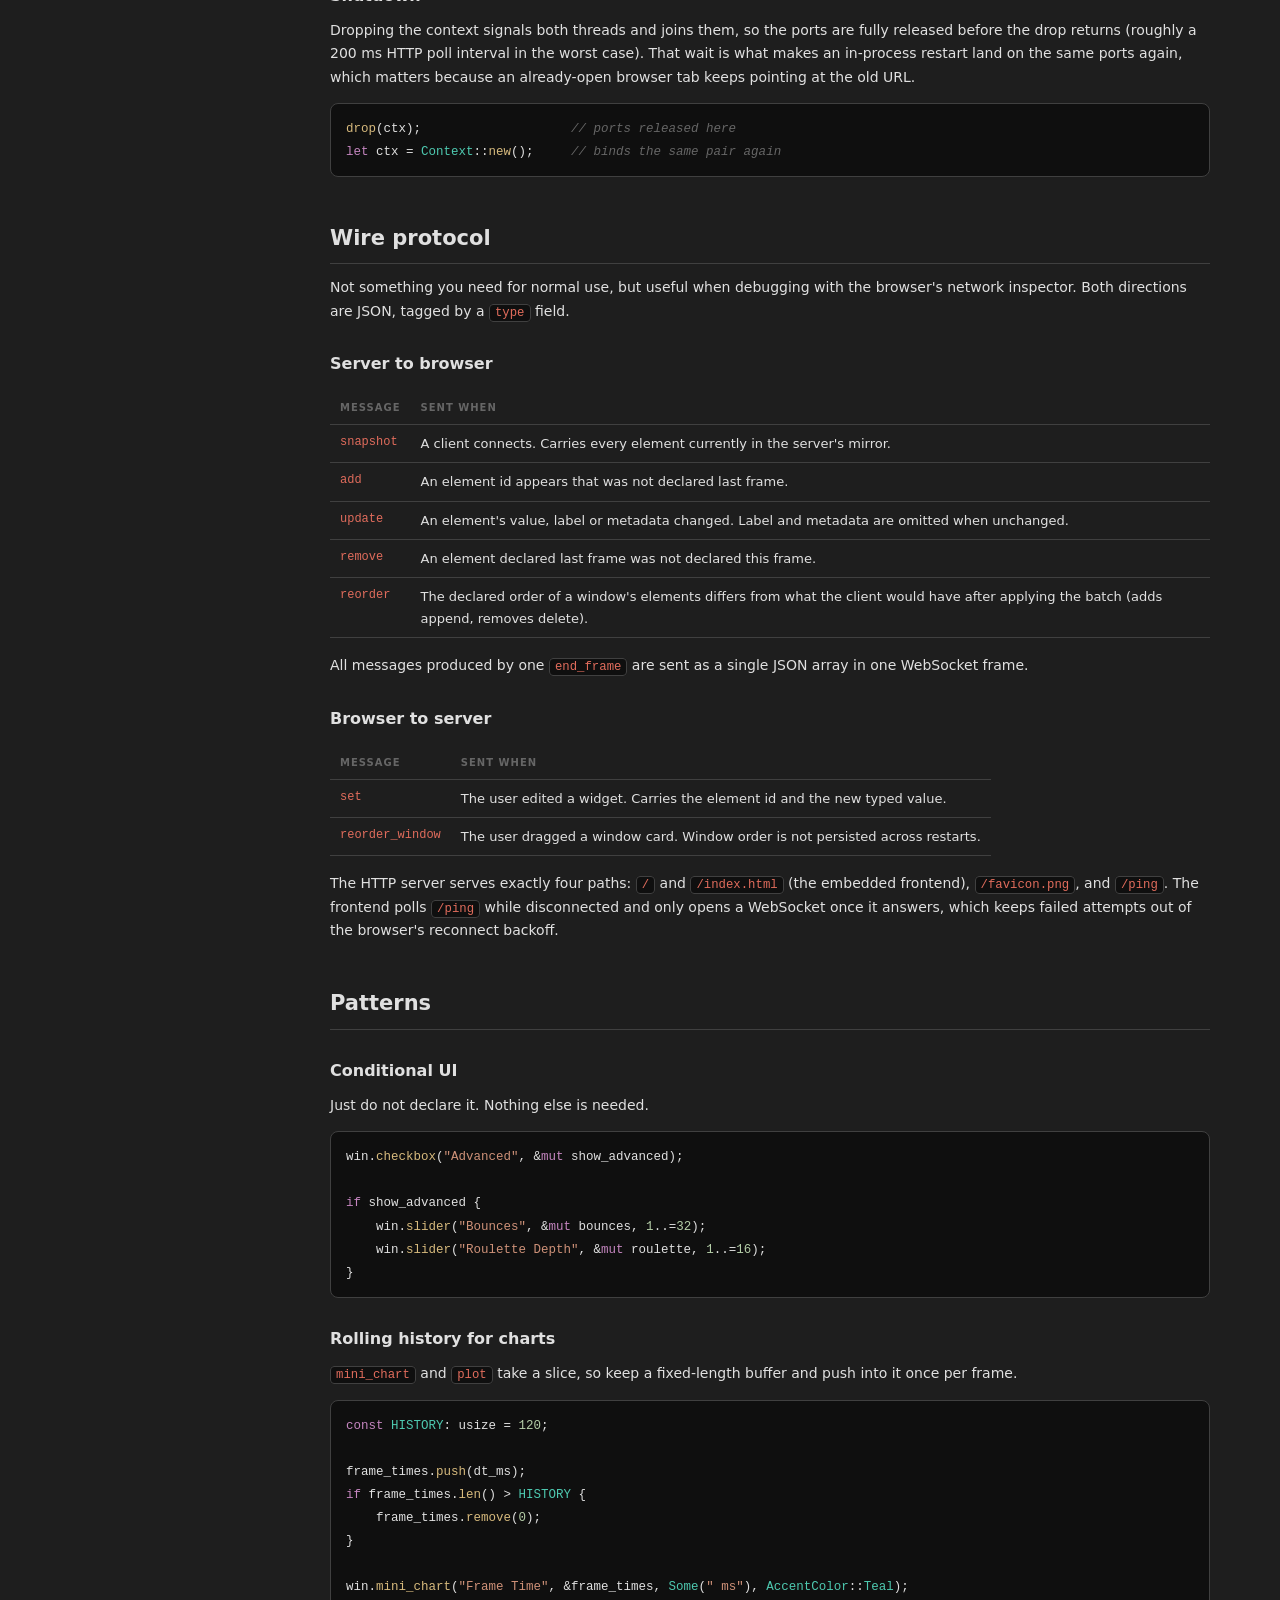
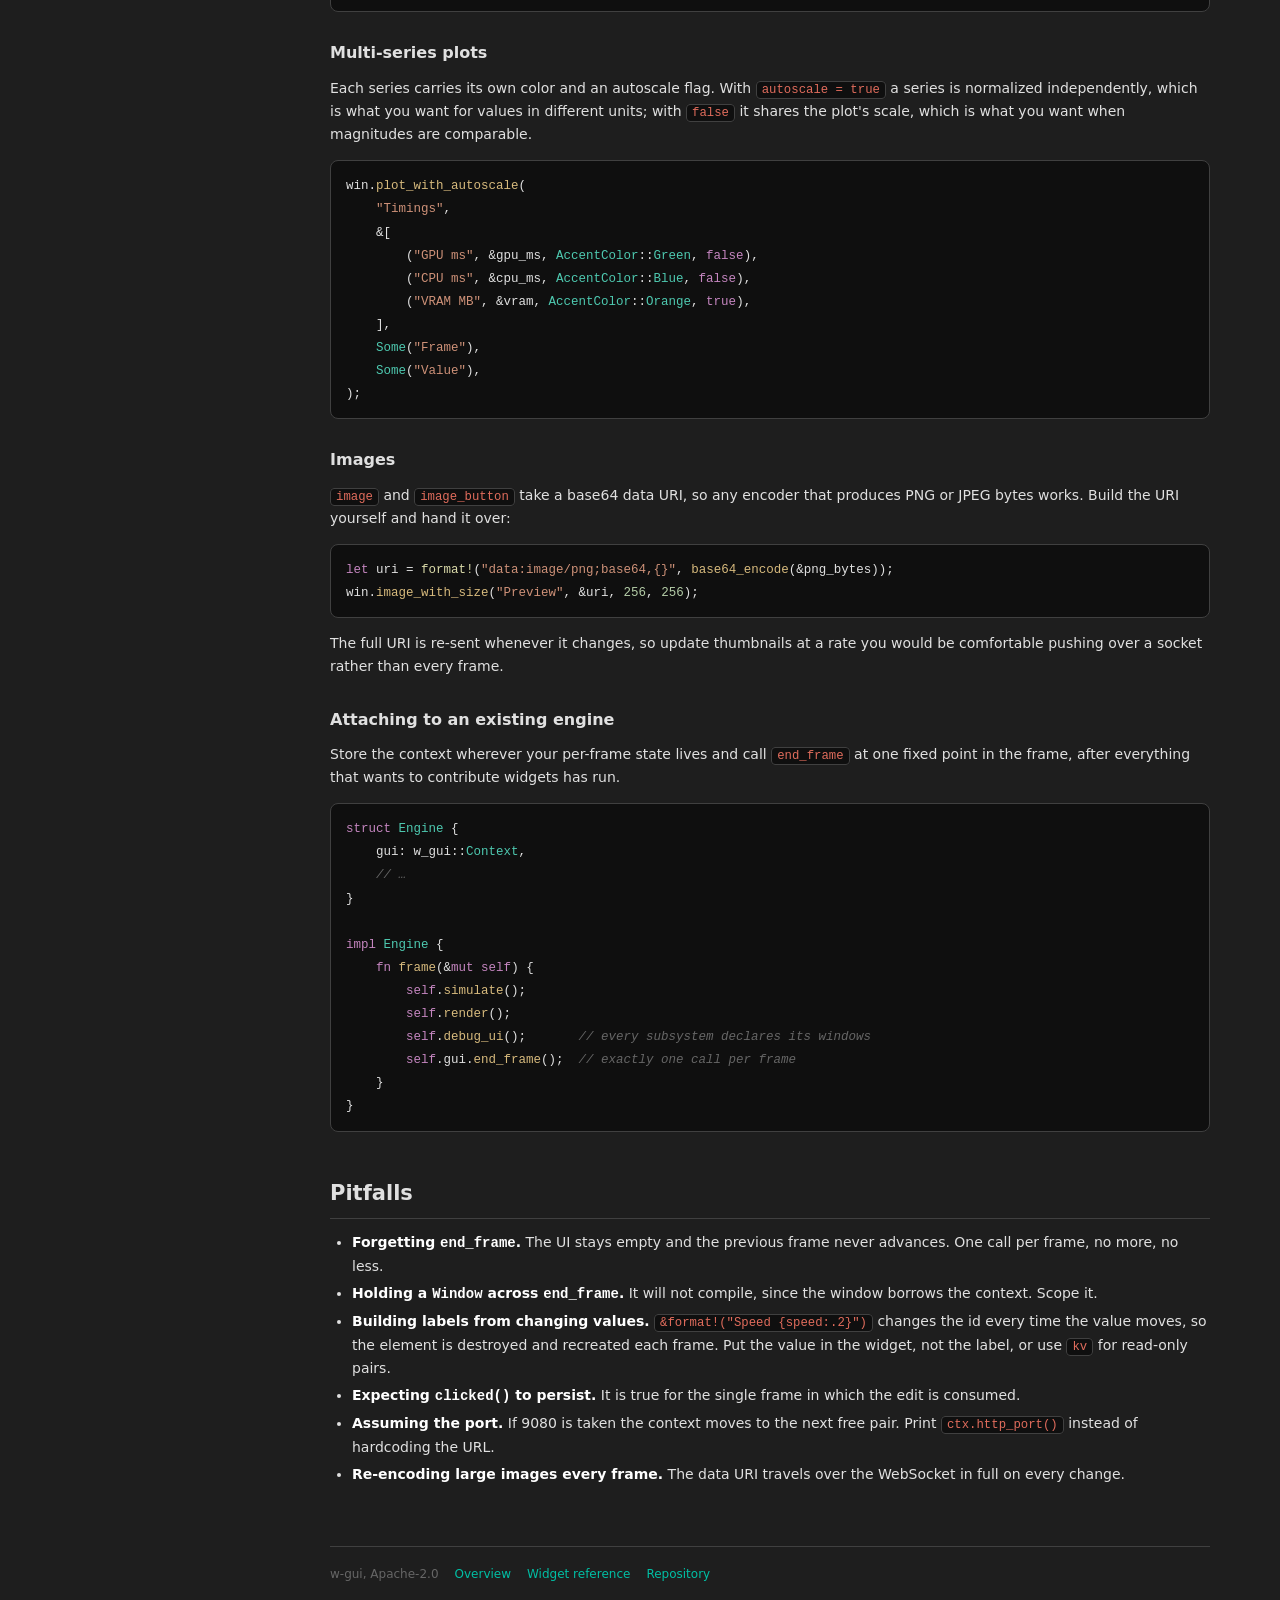
==== commit 4af41a7a: "fix: makes searchbar search across all tabs" ====
--- a/docs/guide.html
+++ b/docs/guide.html
@@ -146,8 +146,11 @@
 }</code></pre>
       <p>
         The tab bar appears at the top center once any tab is declared, and the active tab is
-        remembered per browser. Windows created directly with <code>ctx.window()</code> are not
-        bound to a tab and show on every page. The tab name is part of the element ids inside it,
+        remembered per browser. The top-row digit keys <code>1</code>–<code>9</code> and
+        <code>0</code> jump to the nth tab. Windows created directly with <code>ctx.window()</code>
+        are not bound to a tab and show on every page. The search box spans every tab: while a
+        query is active, matching windows from other pages appear too, marked with a tab badge,
+        and a tab's name matches all of its windows. The tab name is part of the element ids inside it,
         so two tabs can each have a window named <code>"Settings"</code> without colliding, and
         each tab keeps its own drag-arranged card layout.
       </p>
